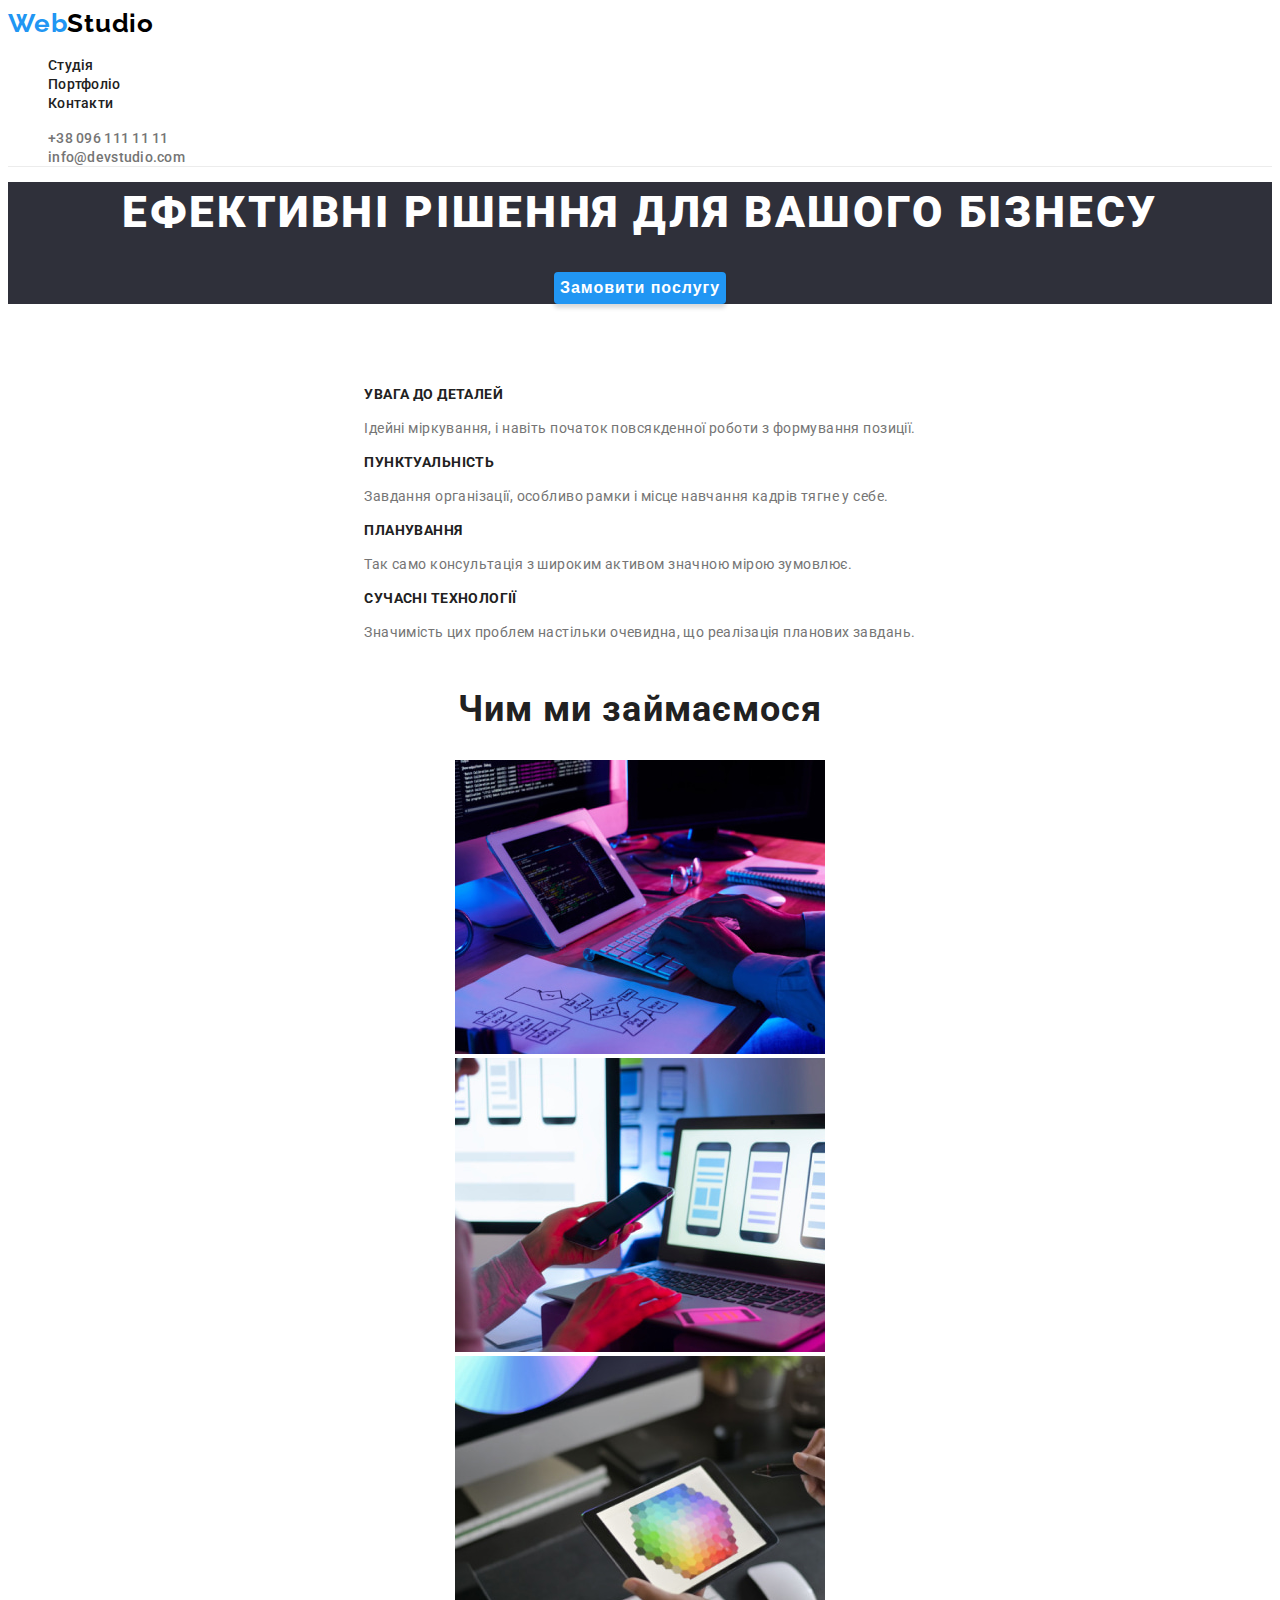
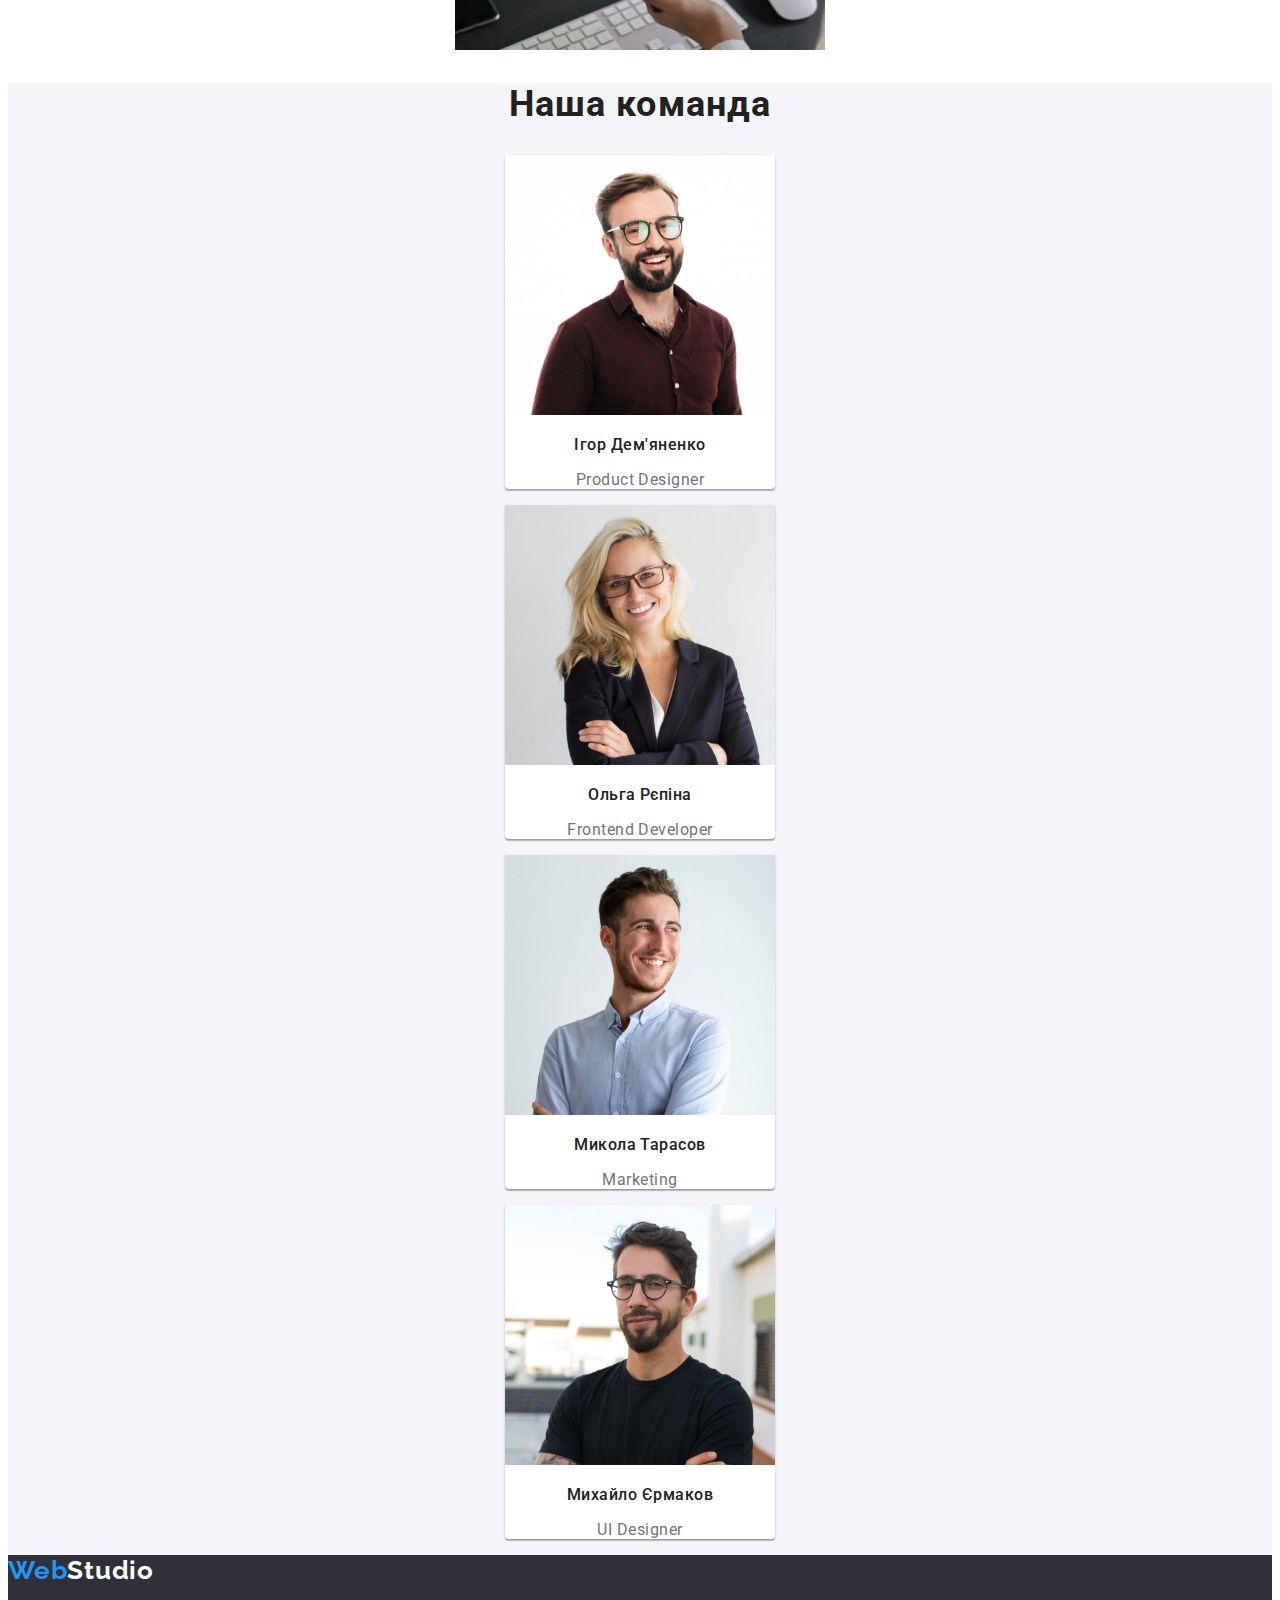
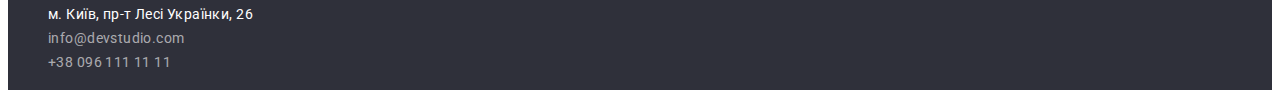
==== index.html @ 7da0d9c9 "Transfer files from hw02" ====
<!DOCTYPE html>
<html lang="uk">
  <head>
    <link rel="preconnect" href="https://fonts.googleapis.com" />
    <link rel="preconnect" href="https://fonts.gstatic.com" crossorigin />
    <link
      href="https://fonts.googleapis.com/css2?family=Raleway:wght@700&family=Roboto:wght@400;500;700;900&display=swap"
      rel="stylesheet"
    />
    <link rel="stylesheet" href="./css/styles.css" />
    <meta charset="UTF-8" />
    <meta http-equiv="X-UA-Compatible" content="IE=edge" />
    <meta name="viewport" content="width=device-width, initial-scale=1.0" />

    <title>Студія</title>
  </head>
  <body>
    <header class="header">
      <a class="brand-logo" href="index.html"
        ><span class="logo-accent-color">Web</span>Studio</a
      >
      <nav class="nav-menu">
        <ul class="nav-menu-list">
          <li class="nav-menu-item">
            <a class="nav-menu-link" href="index.html">Студія</a>
          </li>
          <li class="nav-menu-item">
            <a class="nav-menu-link" href="portfolio.html">Портфоліо</a>
          </li>
          <li class="nav-menu-item">
            <a class="nav-menu-link" href="/">Контакти</a>
          </li>
        </ul>
      </nav>
      <ul class="header-contacts-list">
        <li class="header-contacts-item">
          <a class="header-contacts-link" href="tel:+380961111111"
            >+38 096 111 11 11</a
          >
        </li>
        <li class="header-contacts-item">
          <a class="header-contacts-link" href="mailto:info@devstudio.com"
            >info@devstudio.com</a
          >
        </li>
      </ul>
    </header>
    <main class="main">
      <section class="section-hero">
        <h1 class="hero-title">Ефективні рішення для вашого бізнесу</h1>
        <button class="hero-button" type="button">Замовити послугу</button>
      </section>
      <section class="section-features">
        <h2 class="features-title">Наші переваги</h2>
        <ul class="features-list">
          <li class="features-item">
            <h3 class="features-item-title">УВАГА ДО ДЕТАЛЕЙ</h3>
            <p class="features-item-text">
              Ідейні міркування, і навіть початок повсякденної роботи з
              формування позиції.
            </p>
          </li>
          <li class="features-item">
            <h3 class="features-item-title">ПУНКТУАЛЬНІСТЬ</h3>
            <p class="features-item-text">
              Завдання організації, особливо рамки і місце навчання кадрів тягне
              у себе.
            </p>
          </li>
          <li class="features-item">
            <h3 class="features-item-title">ПЛАНУВАННЯ</h3>
            <p class="features-item-text">
              Так само консультація з широким активом значною мірою зумовлює.
            </p>
          </li>
          <li class="features-item">
            <h3 class="features-item-title">СУЧАСНІ ТЕХНОЛОГІЇ</h3>
            <p class="features-item-text">
              Значимість цих проблем настільки очевидна, що реалізація планових
              завдань.
            </p>
          </li>
        </ul>
      </section>
      <section class="section-about">
        <h2 class="about-title">Чим ми займаємося</h2>
        <ul class="about-list">
          <li class="about-item">
            <img
              class="about-item-image"
              src="./images/close-up-image-programer-working-his-desk-office_1098-18707.jpeg"
              alt="Стіл з двома екранами на яких видно код, клавіатурою та папером з розміткою. Людина користується клавіатурою."
            />
          </li>
          <li class="about-item">
            <img
              class="about-item-image"
              src="./images/web-ui-designers-are-developing-application-smartphones-team-creators-is-working-interface-mobile-phones_8119-2713.jpeg"
              alt="На столі стоїть лєптоп і окремий монітор на якіх зображені мобільні прототипи. Людина тримає смартфон."
            />
          </li>
          <li class="about-item">
            <img
              class="about-item-image"
              src="./images/creative-artist-web-design-with-working-colour-selection-graphic-tablet_35674-1119.jpeg"
              alt="Людина на планшеті вибірає колір з палітри кольорів. На задньому плані видно стіл з монітором, клавіатурою, мишкою та смартфоном."
            />
          </li>
        </ul>
      </section>
      <section class="section-team">
        <h2 class="team-title">Наша команда</h2>
        <ul class="team-list">
          <li class="team-card">
            <img
              class="team-card-image"
              src="./images/4853.jpeg"
              alt="Ігор Дем'яненко"
            />
            <h3 class="team-card-title">Ігор Дем'яненко</h3>
            <p class="team-card-text">Product Designer</p>
          </li>
          <li class="team-card">
            <img
              class="team-card-image"
              src="./images/5844.jpeg"
              alt="Ольга Рєпіна"
            />
            <h3 class="team-card-title">Ольга Рєпіна</h3>
            <p class="team-card-text">Frontend Developer</p>
          </li>
          <li class="team-card">
            <img
              class="team-card-image"
              src="./images/16166.jpeg"
              alt="Микола Тарасов"
            />
            <h3 class="team-card-title">Микола Тарасов</h3>
            <p class="team-card-text">Marketing</p>
          </li>
          <li class="team-card">
            <img
              class="team-card-image"
              src="images/2968.jpeg"
              alt="Михайло Єрмаков"
            />
            <h3 class="team-card-title">Михайло Єрмаков</h3>
            <p class="team-card-text">UI Designer</p>
          </li>
        </ul>
      </section>
    </main>
    <footer class="footer">
      <a class="brand-logo" href="index.html"
        ><span class="logo-accent-color">Web</span>Studio</a
      >
      <address class="address">
        <ul class="address-list">
          <li class="address-item">
            <a
              class="address-link location-link"
              href="https://goo.gl/maps/HwtQE2mgHwNeuMtz8"
              target="_blank"
              rel="noopener noreferrer nofollow"
              >м. Київ, пр-т Лесі Українки, 26</a
            >
          </li>
          <li class="address-item">
            <a class="address-link" href="mailto:info@devstudio.com"
              >info@devstudio.com</a
            >
          </li>
          <li class="address-item">
            <a class="address-link" href="tel:+380961111111"
              >+38 096 111 11 11</a
            >
          </li>
        </ul>
      </address>
    </footer>
  </body>
</html>
---- css/styles.css ----
:root {
  --accent-color: #2196f3;
  --text-color: #212121;
  --secondary-text-color: #757575;
  --white-color: #fff;
  --bg-color: #fff;
  --dark-bg-color: #2f303a;
  --secondary-bg-color: #f5f4fa;
}

body {
  font-family: "Roboto", sans-serif;

  color: var(--text-color);
}

/* --Header styles-- */

.header {
  text-align: left;

  box-shadow: 0px 1px 0px #ececec;

  background-color: var(--bg-color);
}

.brand-logo {
  font-family: "Raleway", sans-serif;
  font-weight: 700;
  font-size: 26px;
  line-height: 1.192307692307692;

  letter-spacing: 0.03em;
  text-decoration: none;

  color: #000;
}
.logo-accent-color {
  color: var(--accent-color);
}

.nav-menu-list {
  list-style-type: none;
  text-align: left;
}

.nav-menu-link {
  font-weight: 500;
  font-size: 14px;
  line-height: 1.142857142857143;

  letter-spacing: 0.02em;
  text-decoration: none;

  color: var(--text-color);
}
.nav-menu-link:visited {
  color: var(--text-color);
}
.nav-menu-link:hover,
.nav-menu-link:focus {
  color: var(--accent-color);
}

.header-contacts-list {
  list-style-type: none;
}
.header-contacts-link {
  font-weight: 500;
  font-size: 14px;
  line-height: 1.142857142857143;

  letter-spacing: 0.02em;
  text-decoration: none;
}
.header-contacts-link:link,
.header-contacts-link:visited {
  color: var(--secondary-text-color);
}
.header-contacts-link:hover,
.header-contacts-link:focus {
  color: var(--accent-color);
}

/* --Footer styles-- */

.footer {
  color: var(--white-color);
  background-color: var(--dark-bg-color);
}

.footer > .brand-logo {
  color: inherit;
}

.address-list {
  list-style-type: none;
  display: inline-block;
  text-align: left;
}

.address-link {
  font-style: normal;
  font-size: 14px;
  line-height: 1.714285714285714;
  /* or 171% */

  letter-spacing: 0.03em;
  text-decoration: none;

  color: rgba(255, 255, 255, 0.6);
}

.location-link {
  color: var(--white-color);
}

/* --Index page styles-- */

/* Hero section */

.section-hero {
  text-align: center;

  background-color: var(--dark-bg-color);
}

.hero-title {
  font-weight: 900;
  font-size: 44px;
  line-height: 1.363636363636364;
  /* or 136% */

  text-align: center;
  letter-spacing: 0.06em;
  text-transform: uppercase;
  margin: 0;

  color: var(--white-color);
}

.hero-button {
  background-color: var(--accent-color);
  box-shadow: 0px 4px 4px rgba(0, 0, 0, 0.15);
  border: 0;
  border-radius: 4px;
  text-align: center;
  margin-top: 30px;

  font-weight: 700;
  font-size: 16px;
  line-height: 1.875;
  /* identical to box height, or 188% */

  letter-spacing: 0.06em;

  color: var(--white-color);
}
.hero-button:hover {
  cursor: pointer;
}

/* "Наші переваги" section */

.section-features {
  text-align: center;

  background-color: var(--bg-color);
}

.features-title {
  visibility: hidden;
}

.features-list {
  list-style-type: none;
  display: inline-block;
  text-align: left;
  padding: 0;
  margin: 0;
}

.features-item-title {
  font-weight: 700;
  font-size: 14px;
  line-height: 1.142857142857143;

  letter-spacing: 0.03em;
  text-transform: uppercase;
}

.features-item-text {
  font-size: 14px;
  line-height: 1.714285714285714;
  /* or 171% */

  letter-spacing: 0.03em;

  color: var(--secondary-text-color);
}

/* "Чим ми займаємося" section */

.section-about {
  text-align: center;

  background-color: var(--bg-color);
}

.about-title {
  font-weight: 700;
  font-size: 36px;
  line-height: 1.166666666666667;

  letter-spacing: 0.03em;

  text-align: center;
}

.about-list {
  list-style-type: none;
  display: inline-block;
  text-align: left;
  padding: 0;
  margin: 0;
}

.about-item-image {
  height: 294px;
  width: 370px;
}

/* "Наша команда" section */

.section-team {
  text-align: center;

  background-color: var(--secondary-bg-color);
}

.team-title {
  font-weight: 700;
  font-size: 36px;
  line-height: 1.166666666666667;

  text-align: center;
  letter-spacing: 0.03em;
}

.team-list {
  list-style-type: none;
  display: inline-block;
  text-align: left;
  padding: 0;
  margin: 0;
}

.team-card {
  text-align: center;

  box-shadow: 0px 1px 3px rgba(0, 0, 0, 0.12), 0px 1px 1px rgba(0, 0, 0, 0.14),
    0px 2px 1px rgba(0, 0, 0, 0.2);
  border-radius: 0px 0px 4px 4px;

  background-color: var(--bg-color);
}

.team-card-image {
  width: 270px;
}

.team-card-title {
  font-weight: 500;
  font-size: 16px;
  line-height: 1.1875;
  /* identical to box height */

  text-align: center;
  letter-spacing: 0.03em;
}

.team-card-text {
  font-weight: 400;
  font-size: 16px;
  line-height: 1.1875;
  /* identical to box height */

  text-align: center;
  letter-spacing: 0.03em;

  color: var(--secondary-text-color);
}

/* --Portfolio page styles-- */

/* Portfolio section */

.section-portfolio {
  text-align: center;

  background-color: var(--bg-color);
}

.portfolio-title {
  visibility: hidden;
}

.portfolio-filter-list {
  list-style-type: none;
  display: inline-block;
  text-align: left;
  padding: 0;
  margin: 0;
}

.portfolio-filter-item {
  text-align: center;
}

.portfolio-filter-button {
  font-weight: 500;
  font-size: 16px;
  line-height: 1.625;
  /* identical to box height, or 162% */

  text-align: center;
  letter-spacing: 0.03em;
  height: 38px;
  padding-top: 6px;
  padding-right: 22px;
  padding-bottom: 6px;
  padding-left: 22px;

  background-color: var(--secondary-bg-color);
  border-radius: 4px;
  border: 0;
}

.portfolio-filter-button:hover,
.portfolio-filter-button:focus {
  cursor: pointer;

  color: var(--white-color);
  background-color: var(--accent-color);
}

.portfolio-list {
  list-style-type: none;
  display: inline-block;
  text-align: left;
  padding: 0;
  margin: 0;
}

.portfolio-item {
  text-align: left;

  background-color: var(--bg-color);
  border: 1px solid #eeeeee;
}

.portfolio-link {
  text-decoration: none;
}

.portfolio-link-image {
  width: 370px;
  height: 294px;
}

.portfolio-link-title {
  font-weight: 700;
  font-size: 18px;
  line-height: 2;
  /* identical to box height, or 200% */

  letter-spacing: 0.06em;

  margin-top: 20px;
  margin-right: 24px;
  margin-bottom: 2px;
  margin-left: 24px;

  color: var(--text-color);
}

.portfolio-link-text {
  font-weight: 400;
  font-size: 16px;
  line-height: 1.875;
  /* identical to box height, or 188% */

  letter-spacing: 0.03em;

  margin-top: 2px;
  margin-right: 24px;
  margin-bottom: 20px;
  margin-left: 24px;

  color: var(--secondary-text-color);
}
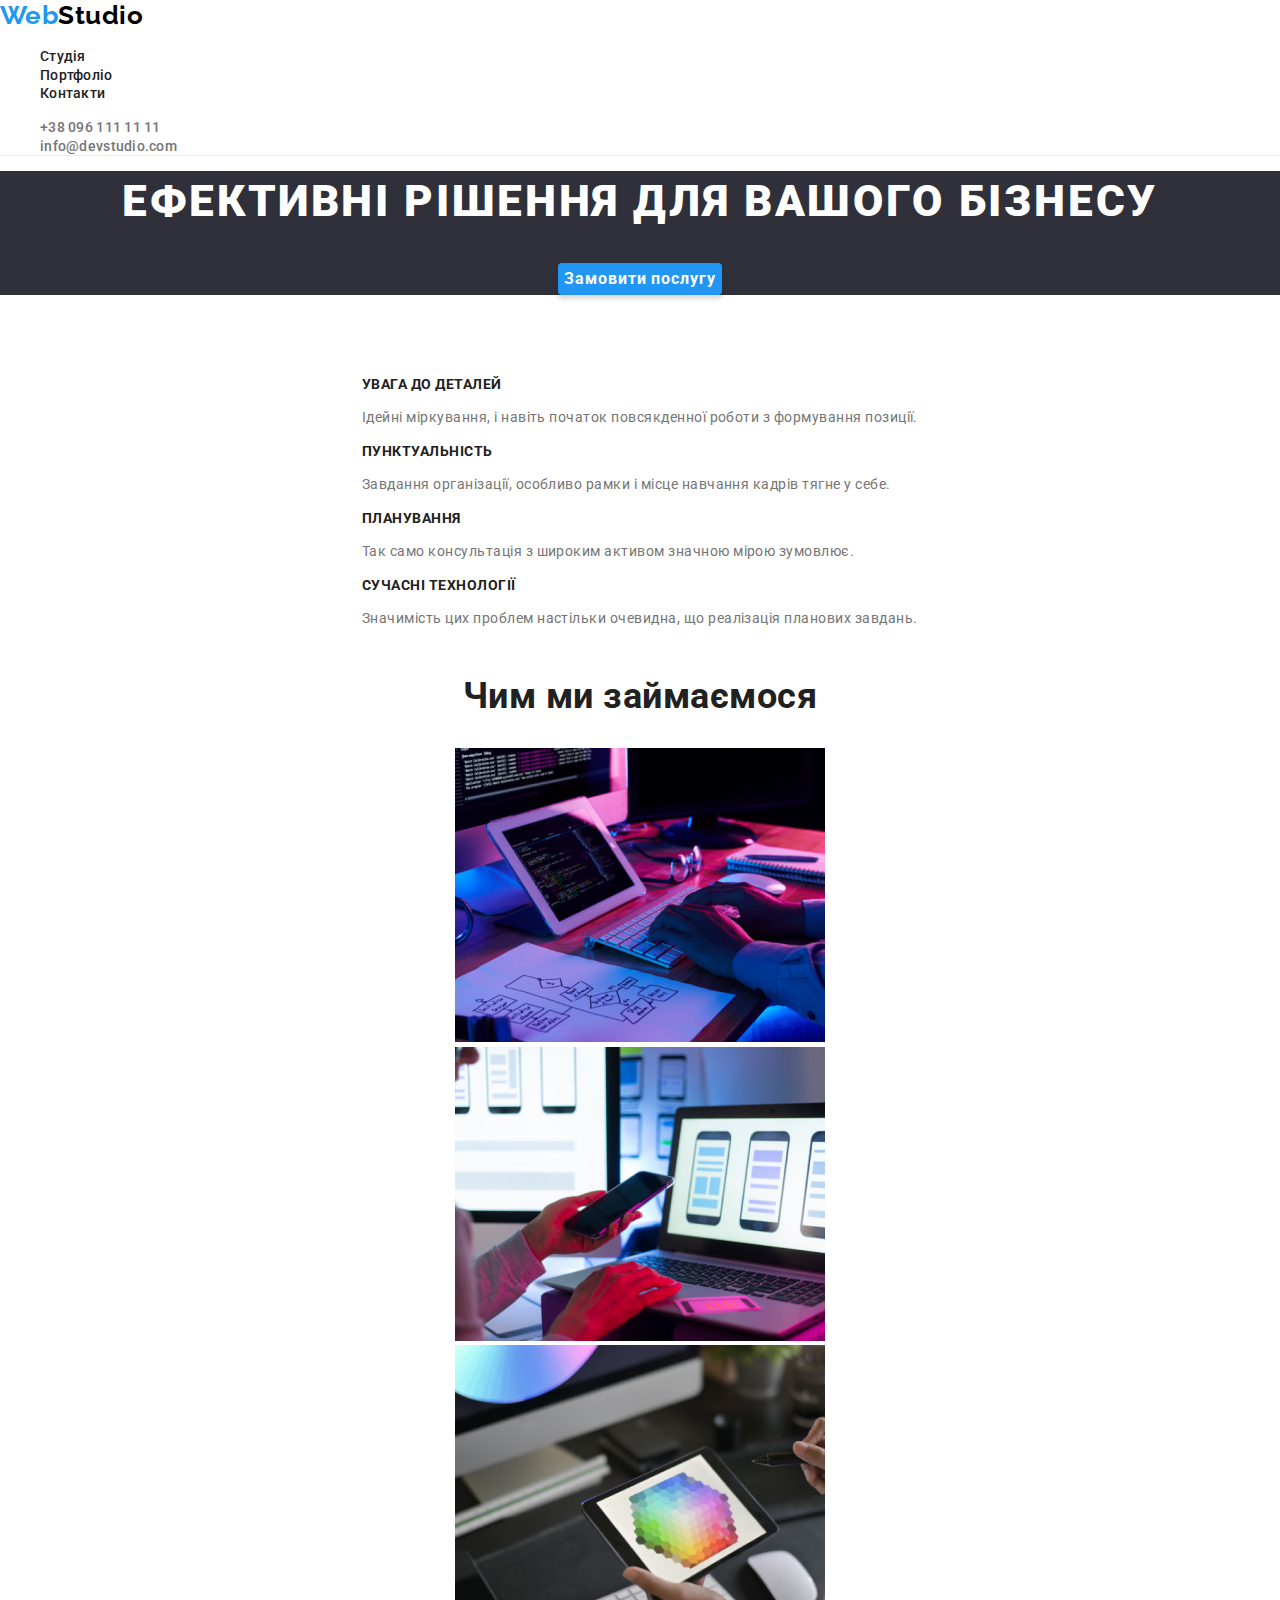
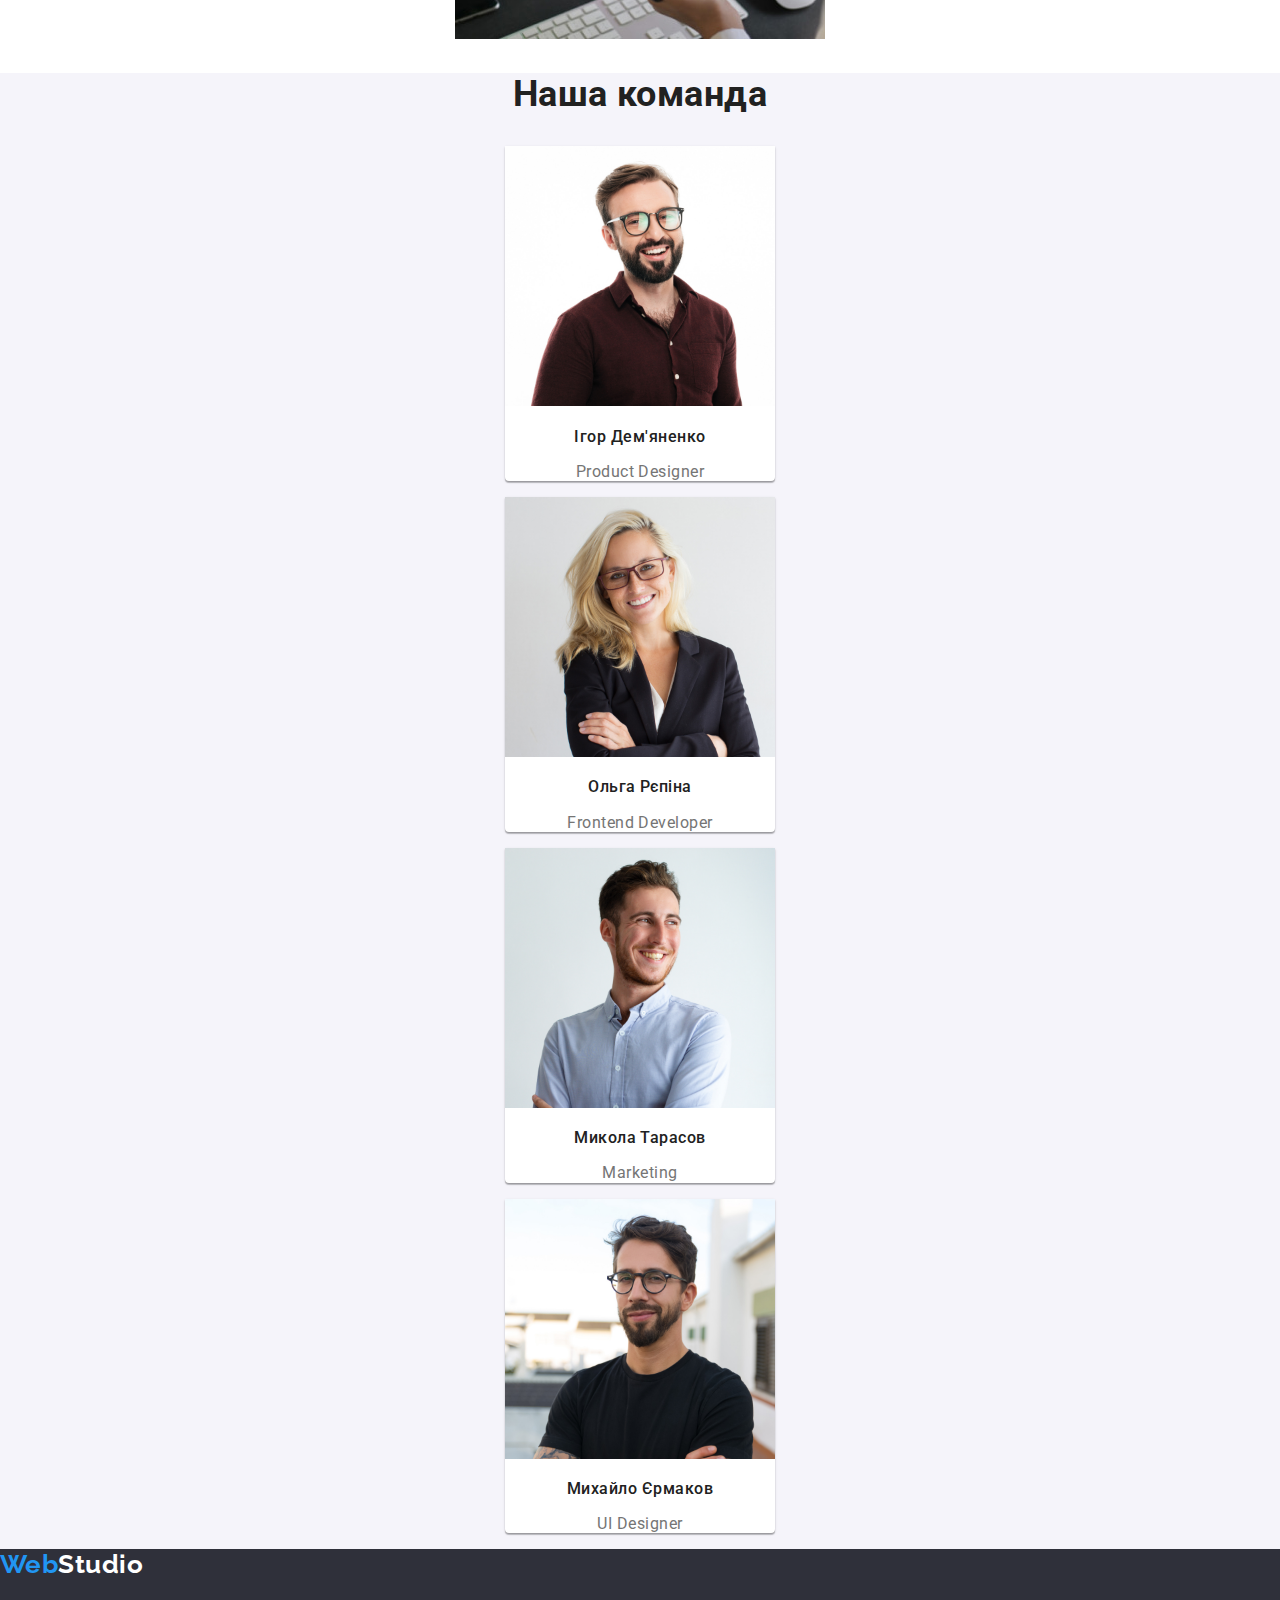
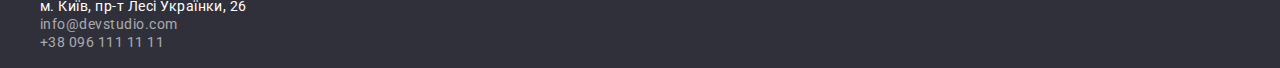
==== commit 661ad212: "Fixed bugs" ====
--- a/index.html
+++ b/index.html
@@ -1,18 +1,25 @@
 <!DOCTYPE html>
 <html lang="uk">
   <head>
+    <meta charset="UTF-8" />
+    <meta http-equiv="X-UA-Compatible" content="IE=edge" />
+    <meta name="viewport" content="width=device-width, initial-scale=1.0" />
+    <title>Студія</title>
+
+    <!-- Normalize -->
+    <link
+      rel="stylesheet"
+      href="https://cdnjs.cloudflare.com/ajax/libs/modern-normalize/1.0.0/modern-normalize.min.css"
+    />
+    <!-- Fonts -->
     <link rel="preconnect" href="https://fonts.googleapis.com" />
     <link rel="preconnect" href="https://fonts.gstatic.com" crossorigin />
     <link
       href="https://fonts.googleapis.com/css2?family=Raleway:wght@700&family=Roboto:wght@400;500;700;900&display=swap"
       rel="stylesheet"
     />
+    <!-- Styles -->
     <link rel="stylesheet" href="./css/styles.css" />
-    <meta charset="UTF-8" />
-    <meta http-equiv="X-UA-Compatible" content="IE=edge" />
-    <meta name="viewport" content="width=device-width, initial-scale=1.0" />
-
-    <title>Студія</title>
   </head>
   <body>
     <header class="header">
--- a/css/styles.css
+++ b/css/styles.css
@@ -11,6 +11,8 @@
 body {
   font-family: "Roboto", sans-serif;
 
+  letter-spacing: 0.03em;
+
   color: var(--text-color);
 }
 
@@ -24,35 +26,34 @@
   background-color: var(--bg-color);
 }
 
+/* Logo */
 .brand-logo {
+  color: #000;
+
   font-family: "Raleway", sans-serif;
   font-weight: 700;
   font-size: 26px;
-  line-height: 1.192307692307692;
-
-  letter-spacing: 0.03em;
-  text-decoration: none;
-
-  color: #000;
+  line-height: 1.2;
+  text-decoration: none;
 }
 .logo-accent-color {
   color: var(--accent-color);
 }
 
+/* Navigation Menu */
 .nav-menu-list {
   list-style-type: none;
   text-align: left;
 }
 
 .nav-menu-link {
+  color: var(--text-color);
+
   font-weight: 500;
   font-size: 14px;
-  line-height: 1.142857142857143;
-
+  line-height: 1.1;
   letter-spacing: 0.02em;
   text-decoration: none;
-
-  color: var(--text-color);
 }
 .nav-menu-link:visited {
   color: var(--text-color);
@@ -62,14 +63,14 @@
   color: var(--accent-color);
 }
 
+/* Contacts links */
 .header-contacts-list {
   list-style-type: none;
 }
 .header-contacts-link {
   font-weight: 500;
   font-size: 14px;
-  line-height: 1.142857142857143;
-
+  line-height: 1.1;
   letter-spacing: 0.02em;
   text-decoration: none;
 }
@@ -85,14 +86,16 @@
 /* --Footer styles-- */
 
 .footer {
-  color: var(--white-color);
   background-color: var(--dark-bg-color);
-}
-
+  color: var(--white-color);
+}
+
+/* Logo */
 .footer > .brand-logo {
   color: inherit;
 }
 
+/* Address */
 .address-list {
   list-style-type: none;
   display: inline-block;
@@ -100,15 +103,13 @@
 }
 
 .address-link {
+  color: rgba(255, 255, 255, 0.6);
+
   font-style: normal;
   font-size: 14px;
-  line-height: 1.714285714285714;
+  line-height: 1.2;
   /* or 171% */
-
-  letter-spacing: 0.03em;
-  text-decoration: none;
-
-  color: rgba(255, 255, 255, 0.6);
+  text-decoration: none;
 }
 
 .location-link {
@@ -120,41 +121,40 @@
 /* Hero section */
 
 .section-hero {
-  text-align: center;
-
   background-color: var(--dark-bg-color);
+
+  text-align: center;
 }
 
 .hero-title {
+  margin: 0;
+
+  color: var(--white-color);
+
   font-weight: 900;
   font-size: 44px;
-  line-height: 1.363636363636364;
+  line-height: 1.4;
   /* or 136% */
-
   text-align: center;
   letter-spacing: 0.06em;
   text-transform: uppercase;
-  margin: 0;
-
-  color: var(--white-color);
 }
 
 .hero-button {
-  background-color: var(--accent-color);
-  box-shadow: 0px 4px 4px rgba(0, 0, 0, 0.15);
+  margin-top: 30px;
+
   border: 0;
   border-radius: 4px;
-  text-align: center;
-  margin-top: 30px;
-
-  font-weight: 700;
-  font-size: 16px;
-  line-height: 1.875;
+  box-shadow: 0px 4px 4px rgba(0, 0, 0, 0.15);
+  background-color: var(--accent-color);
+  color: var(--white-color);
+
+  font-weight: 700;
+  font-size: 16px;
+  line-height: 1.9;
   /* identical to box height, or 188% */
-
   letter-spacing: 0.06em;
-
-  color: var(--white-color);
+  text-align: center;
 }
 .hero-button:hover {
   cursor: pointer;
@@ -163,9 +163,9 @@
 /* "Наші переваги" section */
 
 .section-features {
-  text-align: center;
-
-  background-color: var(--bg-color);
+  background-color: var(--bg-color);
+
+  text-align: center;
 }
 
 .features-title {
@@ -173,56 +173,52 @@
 }
 
 .features-list {
-  list-style-type: none;
-  display: inline-block;
-  text-align: left;
-  padding: 0;
-  margin: 0;
+  display: inline-block;
+  padding: 0;
+  margin: 0;
+
+  text-align: left;
+  list-style-type: none;
 }
 
 .features-item-title {
   font-weight: 700;
   font-size: 14px;
-  line-height: 1.142857142857143;
-
-  letter-spacing: 0.03em;
+  line-height: 1.1;
   text-transform: uppercase;
 }
 
 .features-item-text {
-  font-size: 14px;
-  line-height: 1.714285714285714;
+  color: var(--secondary-text-color);
+
+  font-size: 14px;
+  line-height: 1.7;
   /* or 171% */
-
-  letter-spacing: 0.03em;
-
-  color: var(--secondary-text-color);
 }
 
 /* "Чим ми займаємося" section */
 
 .section-about {
-  text-align: center;
-
-  background-color: var(--bg-color);
+  background-color: var(--bg-color);
+
+  text-align: center;
 }
 
 .about-title {
   font-weight: 700;
   font-size: 36px;
-  line-height: 1.166666666666667;
-
-  letter-spacing: 0.03em;
+  line-height: 1.2;
 
   text-align: center;
 }
 
 .about-list {
-  list-style-type: none;
-  display: inline-block;
-  text-align: left;
-  padding: 0;
-  margin: 0;
+  display: inline-block;
+  padding: 0;
+  margin: 0;
+
+  text-align: left;
+  list-style-type: none;
 }
 
 .about-item-image {
@@ -233,36 +229,36 @@
 /* "Наша команда" section */
 
 .section-team {
-  text-align: center;
-
   background-color: var(--secondary-bg-color);
+
+  text-align: center;
 }
 
 .team-title {
   font-weight: 700;
   font-size: 36px;
-  line-height: 1.166666666666667;
-
-  text-align: center;
-  letter-spacing: 0.03em;
+  line-height: 1.2;
+
+  text-align: center;
 }
 
 .team-list {
-  list-style-type: none;
-  display: inline-block;
-  text-align: left;
-  padding: 0;
-  margin: 0;
+  display: inline-block;
+  padding: 0;
+  margin: 0;
+
+  text-align: left;
+  list-style-type: none;
 }
 
 .team-card {
-  text-align: center;
+  background-color: var(--bg-color);
 
   box-shadow: 0px 1px 3px rgba(0, 0, 0, 0.12), 0px 1px 1px rgba(0, 0, 0, 0.14),
     0px 2px 1px rgba(0, 0, 0, 0.2);
   border-radius: 0px 0px 4px 4px;
 
-  background-color: var(--bg-color);
+  text-align: center;
 }
 
 .team-card-image {
@@ -272,23 +268,19 @@
 .team-card-title {
   font-weight: 500;
   font-size: 16px;
-  line-height: 1.1875;
+  line-height: 1.2;
   /* identical to box height */
 
   text-align: center;
-  letter-spacing: 0.03em;
 }
 
 .team-card-text {
-  font-weight: 400;
-  font-size: 16px;
-  line-height: 1.1875;
+  color: var(--secondary-text-color);
+
+  font-size: 16px;
+  line-height: 1.2;
   /* identical to box height */
-
-  text-align: center;
-  letter-spacing: 0.03em;
-
-  color: var(--secondary-text-color);
+  text-align: center;
 }
 
 /* --Portfolio page styles-- */
@@ -296,9 +288,9 @@
 /* Portfolio section */
 
 .section-portfolio {
-  text-align: center;
-
-  background-color: var(--bg-color);
+  background-color: var(--bg-color);
+
+  text-align: center;
 }
 
 .portfolio-title {
@@ -306,11 +298,12 @@
 }
 
 .portfolio-filter-list {
-  list-style-type: none;
-  display: inline-block;
-  text-align: left;
-  padding: 0;
-  margin: 0;
+  display: inline-block;
+  padding: 0;
+  margin: 0;
+
+  text-align: left;
+  list-style-type: none;
 }
 
 .portfolio-filter-item {
@@ -318,45 +311,45 @@
 }
 
 .portfolio-filter-button {
-  font-weight: 500;
-  font-size: 16px;
-  line-height: 1.625;
-  /* identical to box height, or 162% */
-
-  text-align: center;
-  letter-spacing: 0.03em;
   height: 38px;
   padding-top: 6px;
   padding-right: 22px;
   padding-bottom: 6px;
   padding-left: 22px;
 
-  background-color: var(--secondary-bg-color);
   border-radius: 4px;
   border: 0;
+  background-color: var(--secondary-bg-color);
+
+  font-weight: 500;
+  font-size: 16px;
+  line-height: 1.2;
+  /* identical to box height, or 162% */
+  text-align: center;
 }
 
 .portfolio-filter-button:hover,
 .portfolio-filter-button:focus {
+  background-color: var(--accent-color);
+  color: var(--white-color);
+
   cursor: pointer;
-
-  color: var(--white-color);
-  background-color: var(--accent-color);
 }
 
 .portfolio-list {
-  list-style-type: none;
-  display: inline-block;
-  text-align: left;
-  padding: 0;
-  margin: 0;
+  display: inline-block;
+  padding: 0;
+  margin: 0;
+
+  text-align: left;
+  list-style-type: none;
 }
 
 .portfolio-item {
-  text-align: left;
-
   background-color: var(--bg-color);
   border: 1px solid #eeeeee;
+
+  text-align: left;
 }
 
 .portfolio-link {
@@ -369,33 +362,29 @@
 }
 
 .portfolio-link-title {
-  font-weight: 700;
-  font-size: 18px;
-  line-height: 2;
-  /* identical to box height, or 200% */
-
-  letter-spacing: 0.06em;
-
   margin-top: 20px;
   margin-right: 24px;
   margin-bottom: 2px;
   margin-left: 24px;
 
   color: var(--text-color);
+
+  font-weight: 700;
+  font-size: 18px;
+  line-height: 2;
+  /* identical to box height, or 200% */
+  letter-spacing: 0.06em;
 }
 
 .portfolio-link-text {
-  font-weight: 400;
-  font-size: 16px;
-  line-height: 1.875;
-  /* identical to box height, or 188% */
-
-  letter-spacing: 0.03em;
-
   margin-top: 2px;
   margin-right: 24px;
   margin-bottom: 20px;
   margin-left: 24px;
 
   color: var(--secondary-text-color);
-}
+
+  font-size: 16px;
+  line-height: 1.9;
+  /* identical to box height, or 188% */
+}
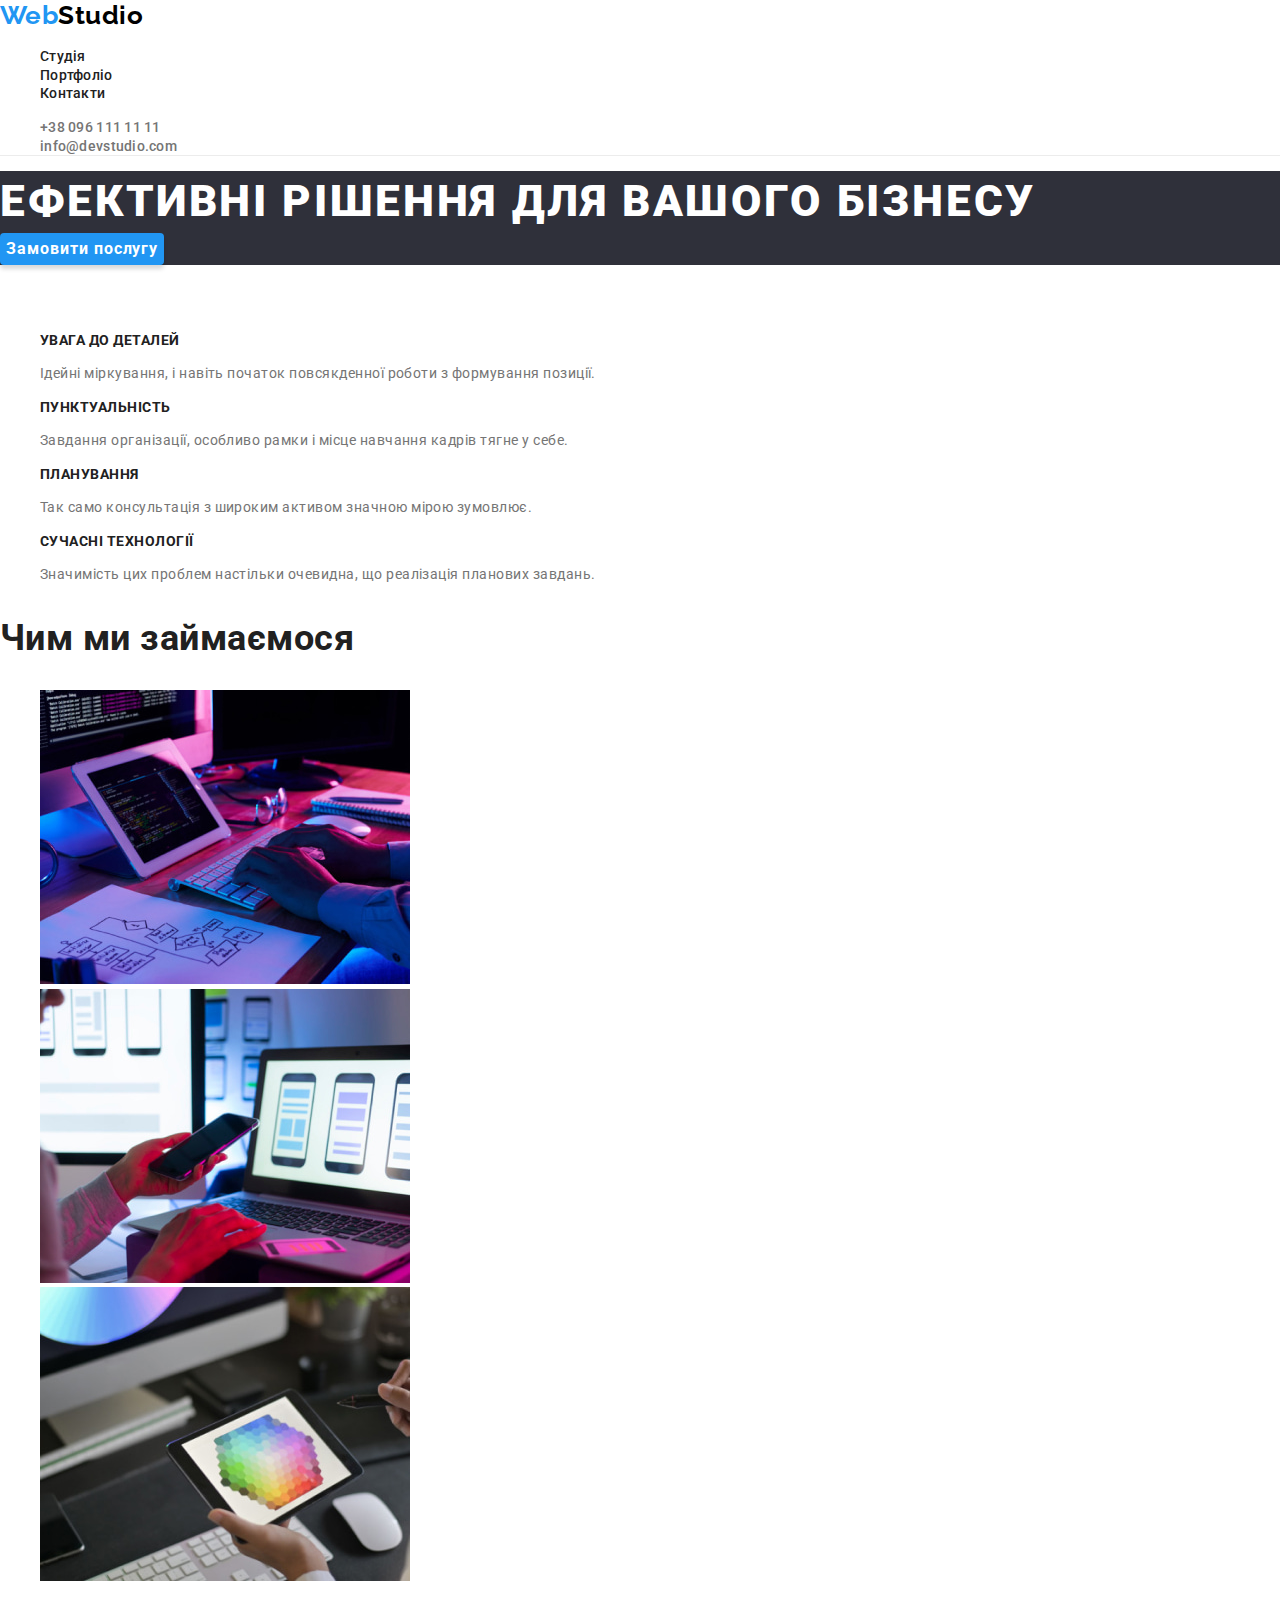
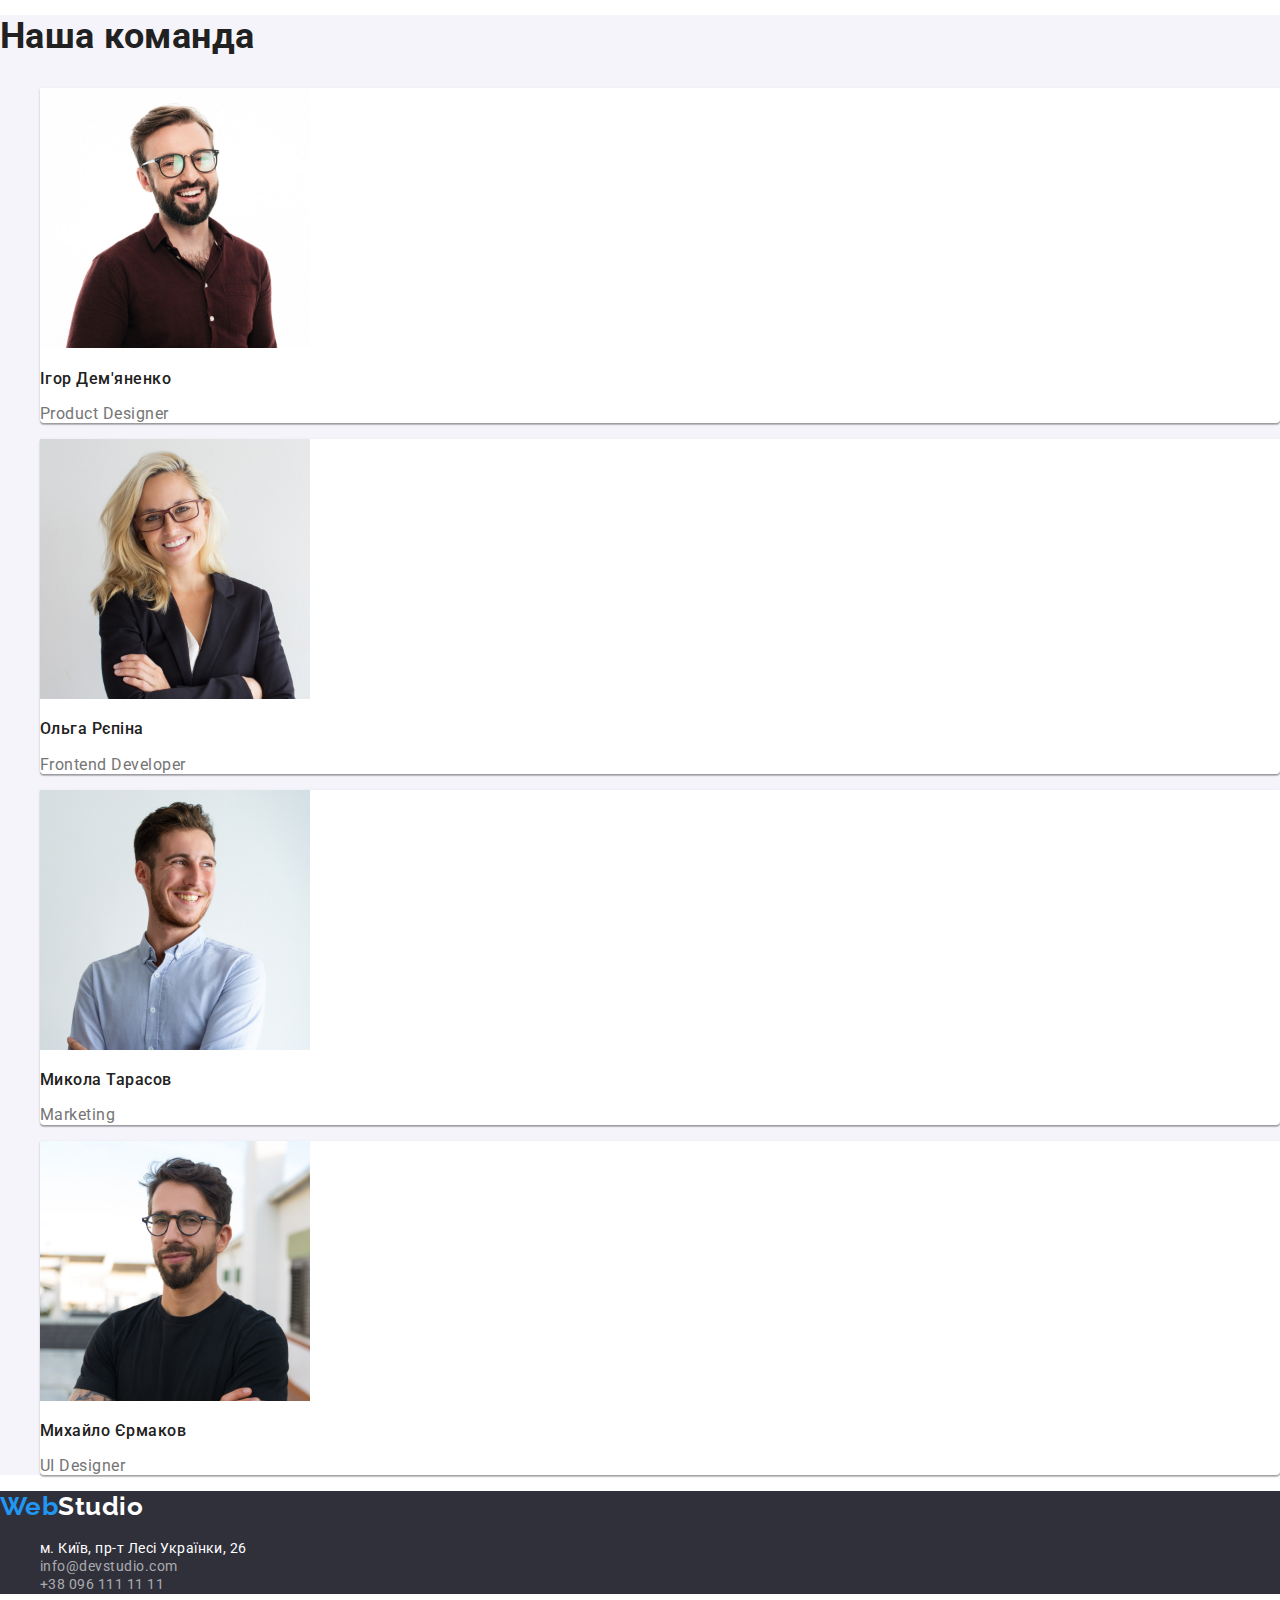
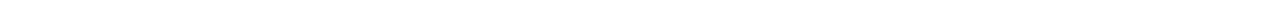
==== commit af3457c7: "Cleaning css" ====
--- a/index.html
+++ b/index.html
@@ -21,45 +21,48 @@
     <!-- Styles -->
     <link rel="stylesheet" href="./css/styles.css" />
   </head>
+
   <body>
     <header class="header">
-      <a class="brand-logo" href="index.html"
-        ><span class="logo-accent-color">Web</span>Studio</a
-      >
-      <nav class="nav-menu">
-        <ul class="nav-menu-list">
-          <li class="nav-menu-item">
-            <a class="nav-menu-link" href="index.html">Студія</a>
-          </li>
-          <li class="nav-menu-item">
-            <a class="nav-menu-link" href="portfolio.html">Портфоліо</a>
-          </li>
-          <li class="nav-menu-item">
-            <a class="nav-menu-link" href="/">Контакти</a>
+      <nav class="menu"></nav>
+        <a class="brand-logo link" href="index.html"
+          ><span class="logo-accent-color">Web</span>Studio</a
+        >
+      
+        <ul class="menu-list list">
+          <li class="menu-item">
+            <a class="menu-link link" href="index.html">Студія</a>
+          </li>
+          <li class="menu-item">
+            <a class="menu-link link" href="portfolio.html">Портфоліо</a>
+          </li>
+          <li class="menu-item">
+            <a class="menu-link link" href="/">Контакти</a>
           </li>
         </ul>
       </nav>
-      <ul class="header-contacts-list">
+      <ul class="header-contacts list">
         <li class="header-contacts-item">
-          <a class="header-contacts-link" href="tel:+380961111111"
+          <a class="header-contacts-link link" href="tel:+380961111111"
             >+38 096 111 11 11</a
           >
         </li>
         <li class="header-contacts-item">
-          <a class="header-contacts-link" href="mailto:info@devstudio.com"
+          <a class="header-contacts-link link" href="mailto:info@devstudio.com"
             >info@devstudio.com</a
           >
         </li>
       </ul>
     </header>
+
     <main class="main">
-      <section class="section-hero">
+      <section class="hero">
         <h1 class="hero-title">Ефективні рішення для вашого бізнесу</h1>
-        <button class="hero-button" type="button">Замовити послугу</button>
-      </section>
-      <section class="section-features">
+        <button class="hero-button button" type="button">Замовити послугу</button>
+      </section>
+      <section class="features">
         <h2 class="features-title">Наші переваги</h2>
-        <ul class="features-list">
+        <ul class="features-list list">
           <li class="features-item">
             <h3 class="features-item-title">УВАГА ДО ДЕТАЛЕЙ</h3>
             <p class="features-item-text">
@@ -91,12 +94,14 @@
       </section>
       <section class="section-about">
         <h2 class="about-title">Чим ми займаємося</h2>
-        <ul class="about-list">
+        <ul class="about-list list">
           <li class="about-item">
             <img
               class="about-item-image"
               src="./images/close-up-image-programer-working-his-desk-office_1098-18707.jpeg"
               alt="Стіл з двома екранами на яких видно код, клавіатурою та папером з розміткою. Людина користується клавіатурою."
+              width="370"
+              height="294"
             />
           </li>
           <li class="about-item">
@@ -104,6 +109,8 @@
               class="about-item-image"
               src="./images/web-ui-designers-are-developing-application-smartphones-team-creators-is-working-interface-mobile-phones_8119-2713.jpeg"
               alt="На столі стоїть лєптоп і окремий монітор на якіх зображені мобільні прототипи. Людина тримає смартфон."
+              width="370"
+              height="294"
             />
           </li>
           <li class="about-item">
@@ -111,18 +118,22 @@
               class="about-item-image"
               src="./images/creative-artist-web-design-with-working-colour-selection-graphic-tablet_35674-1119.jpeg"
               alt="Людина на планшеті вибірає колір з палітри кольорів. На задньому плані видно стіл з монітором, клавіатурою, мишкою та смартфоном."
-            />
-          </li>
-        </ul>
-      </section>
-      <section class="section-team">
+              width="370"
+              height="294"
+            />
+          </li>
+        </ul>
+      </section>
+      <section class="team">
         <h2 class="team-title">Наша команда</h2>
-        <ul class="team-list">
+        <ul class="team-list list">
           <li class="team-card">
             <img
               class="team-card-image"
               src="./images/4853.jpeg"
               alt="Ігор Дем'яненко"
+              width="270"
+              height="260"
             />
             <h3 class="team-card-title">Ігор Дем'яненко</h3>
             <p class="team-card-text">Product Designer</p>
@@ -132,6 +143,8 @@
               class="team-card-image"
               src="./images/5844.jpeg"
               alt="Ольга Рєпіна"
+              width="270"
+              height="260"
             />
             <h3 class="team-card-title">Ольга Рєпіна</h3>
             <p class="team-card-text">Frontend Developer</p>
@@ -141,6 +154,8 @@
               class="team-card-image"
               src="./images/16166.jpeg"
               alt="Микола Тарасов"
+              width="270"
+              height="260"
             />
             <h3 class="team-card-title">Микола Тарасов</h3>
             <p class="team-card-text">Marketing</p>
@@ -150,6 +165,8 @@
               class="team-card-image"
               src="images/2968.jpeg"
               alt="Михайло Єрмаков"
+              width="270"
+              height="260"
             />
             <h3 class="team-card-title">Михайло Єрмаков</h3>
             <p class="team-card-text">UI Designer</p>
@@ -157,15 +174,16 @@
         </ul>
       </section>
     </main>
+
     <footer class="footer">
-      <a class="brand-logo" href="index.html"
+      <a class="brand-logo link" href="index.html"
         ><span class="logo-accent-color">Web</span>Studio</a
       >
       <address class="address">
-        <ul class="address-list">
+        <ul class="address-list list">
           <li class="address-item">
             <a
-              class="address-link location-link"
+              class="address-link location-link link"
               href="https://goo.gl/maps/HwtQE2mgHwNeuMtz8"
               target="_blank"
               rel="noopener noreferrer nofollow"
@@ -173,12 +191,12 @@
             >
           </li>
           <li class="address-item">
-            <a class="address-link" href="mailto:info@devstudio.com"
+            <a class="address-link link" href="mailto:info@devstudio.com"
               >info@devstudio.com</a
             >
           </li>
           <li class="address-item">
-            <a class="address-link" href="tel:+380961111111"
+            <a class="address-link link" href="tel:+380961111111"
               >+38 096 111 11 11</a
             >
           </li>
--- a/css/styles.css
+++ b/css/styles.css
@@ -8,6 +8,18 @@
   --secondary-bg-color: #f5f4fa;
 }
 
+.list {
+  list-style: none;
+}
+
+.link {
+  text-decoration: none;
+}
+
+.button:hover {
+  cursor: pointer;
+}
+
 body {
   font-family: "Roboto", sans-serif;
 
@@ -16,17 +28,16 @@
   color: var(--text-color);
 }
 
-/* --Header styles-- */
+/* ================= HEADER ================= */
 
 .header {
-  text-align: left;
-
   box-shadow: 0px 1px 0px #ececec;
 
   background-color: var(--bg-color);
 }
 
 /* Logo */
+
 .brand-logo {
   color: #000;
 
@@ -34,45 +45,38 @@
   font-weight: 700;
   font-size: 26px;
   line-height: 1.2;
-  text-decoration: none;
-}
+}
+
 .logo-accent-color {
   color: var(--accent-color);
 }
 
 /* Navigation Menu */
-.nav-menu-list {
-  list-style-type: none;
-  text-align: left;
-}
-
-.nav-menu-link {
+
+.menu-link {
   color: var(--text-color);
 
   font-weight: 500;
   font-size: 14px;
   line-height: 1.1;
   letter-spacing: 0.02em;
-  text-decoration: none;
-}
-.nav-menu-link:visited {
-  color: var(--text-color);
-}
-.nav-menu-link:hover,
-.nav-menu-link:focus {
+}
+
+.menu-link:visited {
+  color: var(--text-color);
+}
+
+.menu-link:hover,
+.menu-link:focus {
   color: var(--accent-color);
 }
 
 /* Contacts links */
-.header-contacts-list {
-  list-style-type: none;
-}
 .header-contacts-link {
   font-weight: 500;
   font-size: 14px;
   line-height: 1.1;
   letter-spacing: 0.02em;
-  text-decoration: none;
 }
 .header-contacts-link:link,
 .header-contacts-link:visited {
@@ -83,7 +87,7 @@
   color: var(--accent-color);
 }
 
-/* --Footer styles-- */
+/* ================= FOOTER ================= */
 
 .footer {
   background-color: var(--dark-bg-color);
@@ -96,11 +100,6 @@
 }
 
 /* Address */
-.address-list {
-  list-style-type: none;
-  display: inline-block;
-  text-align: left;
-}
 
 .address-link {
   color: rgba(255, 255, 255, 0.6);
@@ -108,22 +107,18 @@
   font-style: normal;
   font-size: 14px;
   line-height: 1.2;
-  /* or 171% */
-  text-decoration: none;
 }
 
 .location-link {
   color: var(--white-color);
 }
 
-/* --Index page styles-- */
-
-/* Hero section */
-
-.section-hero {
+/* ================= INDEX PAGE ================= */
+
+/* --- HERO SECTION --- */
+
+.hero {
   background-color: var(--dark-bg-color);
-
-  text-align: center;
 }
 
 .hero-title {
@@ -134,15 +129,11 @@
   font-weight: 900;
   font-size: 44px;
   line-height: 1.4;
-  /* or 136% */
-  text-align: center;
   letter-spacing: 0.06em;
   text-transform: uppercase;
 }
 
 .hero-button {
-  margin-top: 30px;
-
   border: 0;
   border-radius: 4px;
   box-shadow: 0px 4px 4px rgba(0, 0, 0, 0.15);
@@ -152,35 +143,19 @@
   font-weight: 700;
   font-size: 16px;
   line-height: 1.9;
-  /* identical to box height, or 188% */
   letter-spacing: 0.06em;
-  text-align: center;
-}
-.hero-button:hover {
-  cursor: pointer;
-}
-
-/* "Наші переваги" section */
-
-.section-features {
-  background-color: var(--bg-color);
-
-  text-align: center;
+}
+
+/* --- "НАШІ ПЕРЕВАГИ" SECTION --- */
+
+.features {
+  background-color: var(--bg-color);
 }
 
 .features-title {
   visibility: hidden;
 }
 
-.features-list {
-  display: inline-block;
-  padding: 0;
-  margin: 0;
-
-  text-align: left;
-  list-style-type: none;
-}
-
 .features-item-title {
   font-weight: 700;
   font-size: 14px;
@@ -193,62 +168,30 @@
 
   font-size: 14px;
   line-height: 1.7;
-  /* or 171% */
-}
-
-/* "Чим ми займаємося" section */
+}
+
+/* --- "ЧИМ МИ ЗАЙМАЄМОСЯ" SECTION --- */
 
 .section-about {
   background-color: var(--bg-color);
-
-  text-align: center;
 }
 
 .about-title {
   font-weight: 700;
   font-size: 36px;
   line-height: 1.2;
-
-  text-align: center;
-}
-
-.about-list {
-  display: inline-block;
-  padding: 0;
-  margin: 0;
-
-  text-align: left;
-  list-style-type: none;
-}
-
-.about-item-image {
-  height: 294px;
-  width: 370px;
-}
-
-/* "Наша команда" section */
-
-.section-team {
+}
+
+/* --- "НАША КОМАНДА" SECTION --- */
+
+.team {
   background-color: var(--secondary-bg-color);
-
-  text-align: center;
 }
 
 .team-title {
   font-weight: 700;
   font-size: 36px;
   line-height: 1.2;
-
-  text-align: center;
-}
-
-.team-list {
-  display: inline-block;
-  padding: 0;
-  margin: 0;
-
-  text-align: left;
-  list-style-type: none;
 }
 
 .team-card {
@@ -257,21 +200,12 @@
   box-shadow: 0px 1px 3px rgba(0, 0, 0, 0.12), 0px 1px 1px rgba(0, 0, 0, 0.14),
     0px 2px 1px rgba(0, 0, 0, 0.2);
   border-radius: 0px 0px 4px 4px;
-
-  text-align: center;
-}
-
-.team-card-image {
-  width: 270px;
 }
 
 .team-card-title {
   font-weight: 500;
   font-size: 16px;
   line-height: 1.2;
-  /* identical to box height */
-
-  text-align: center;
 }
 
 .team-card-text {
@@ -279,39 +213,21 @@
 
   font-size: 16px;
   line-height: 1.2;
-  /* identical to box height */
-  text-align: center;
-}
-
-/* --Portfolio page styles-- */
-
-/* Portfolio section */
-
-.section-portfolio {
-  background-color: var(--bg-color);
-
-  text-align: center;
+}
+
+/* ================= PORTFOLIO PAGE ================= */
+
+/* --- PORTFOLIO SECTION --- */
+
+.portfolio {
+  background-color: var(--bg-color);
 }
 
 .portfolio-title {
   visibility: hidden;
 }
 
-.portfolio-filter-list {
-  display: inline-block;
-  padding: 0;
-  margin: 0;
-
-  text-align: left;
-  list-style-type: none;
-}
-
-.portfolio-filter-item {
-  text-align: center;
-}
-
 .portfolio-filter-button {
-  height: 38px;
   padding-top: 6px;
   padding-right: 22px;
   padding-bottom: 6px;
@@ -324,41 +240,17 @@
   font-weight: 500;
   font-size: 16px;
   line-height: 1.2;
-  /* identical to box height, or 162% */
-  text-align: center;
 }
 
 .portfolio-filter-button:hover,
 .portfolio-filter-button:focus {
   background-color: var(--accent-color);
   color: var(--white-color);
-
-  cursor: pointer;
-}
-
-.portfolio-list {
-  display: inline-block;
-  padding: 0;
-  margin: 0;
-
-  text-align: left;
-  list-style-type: none;
 }
 
 .portfolio-item {
   background-color: var(--bg-color);
   border: 1px solid #eeeeee;
-
-  text-align: left;
-}
-
-.portfolio-link {
-  text-decoration: none;
-}
-
-.portfolio-link-image {
-  width: 370px;
-  height: 294px;
 }
 
 .portfolio-link-title {
@@ -372,7 +264,6 @@
   font-weight: 700;
   font-size: 18px;
   line-height: 2;
-  /* identical to box height, or 200% */
   letter-spacing: 0.06em;
 }
 
@@ -386,5 +277,4 @@
 
   font-size: 16px;
   line-height: 1.9;
-  /* identical to box height, or 188% */
-}
+}
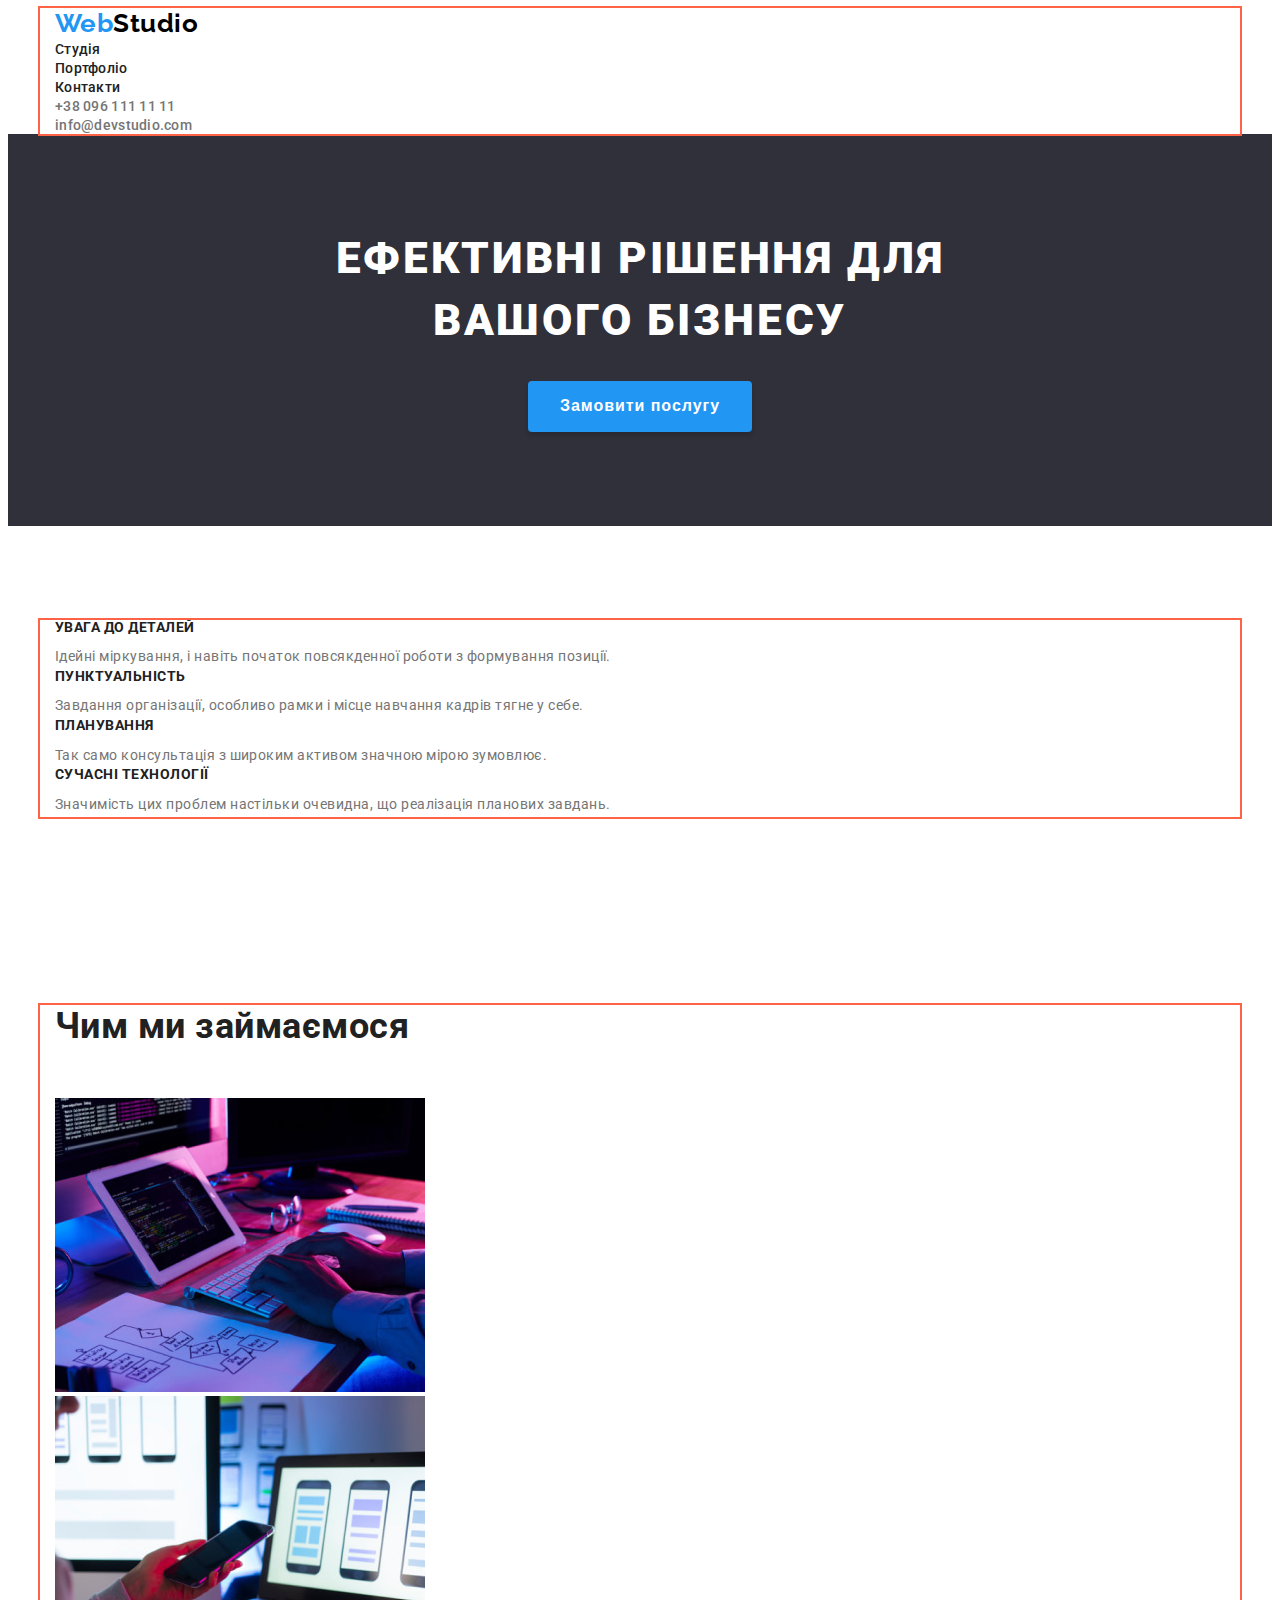
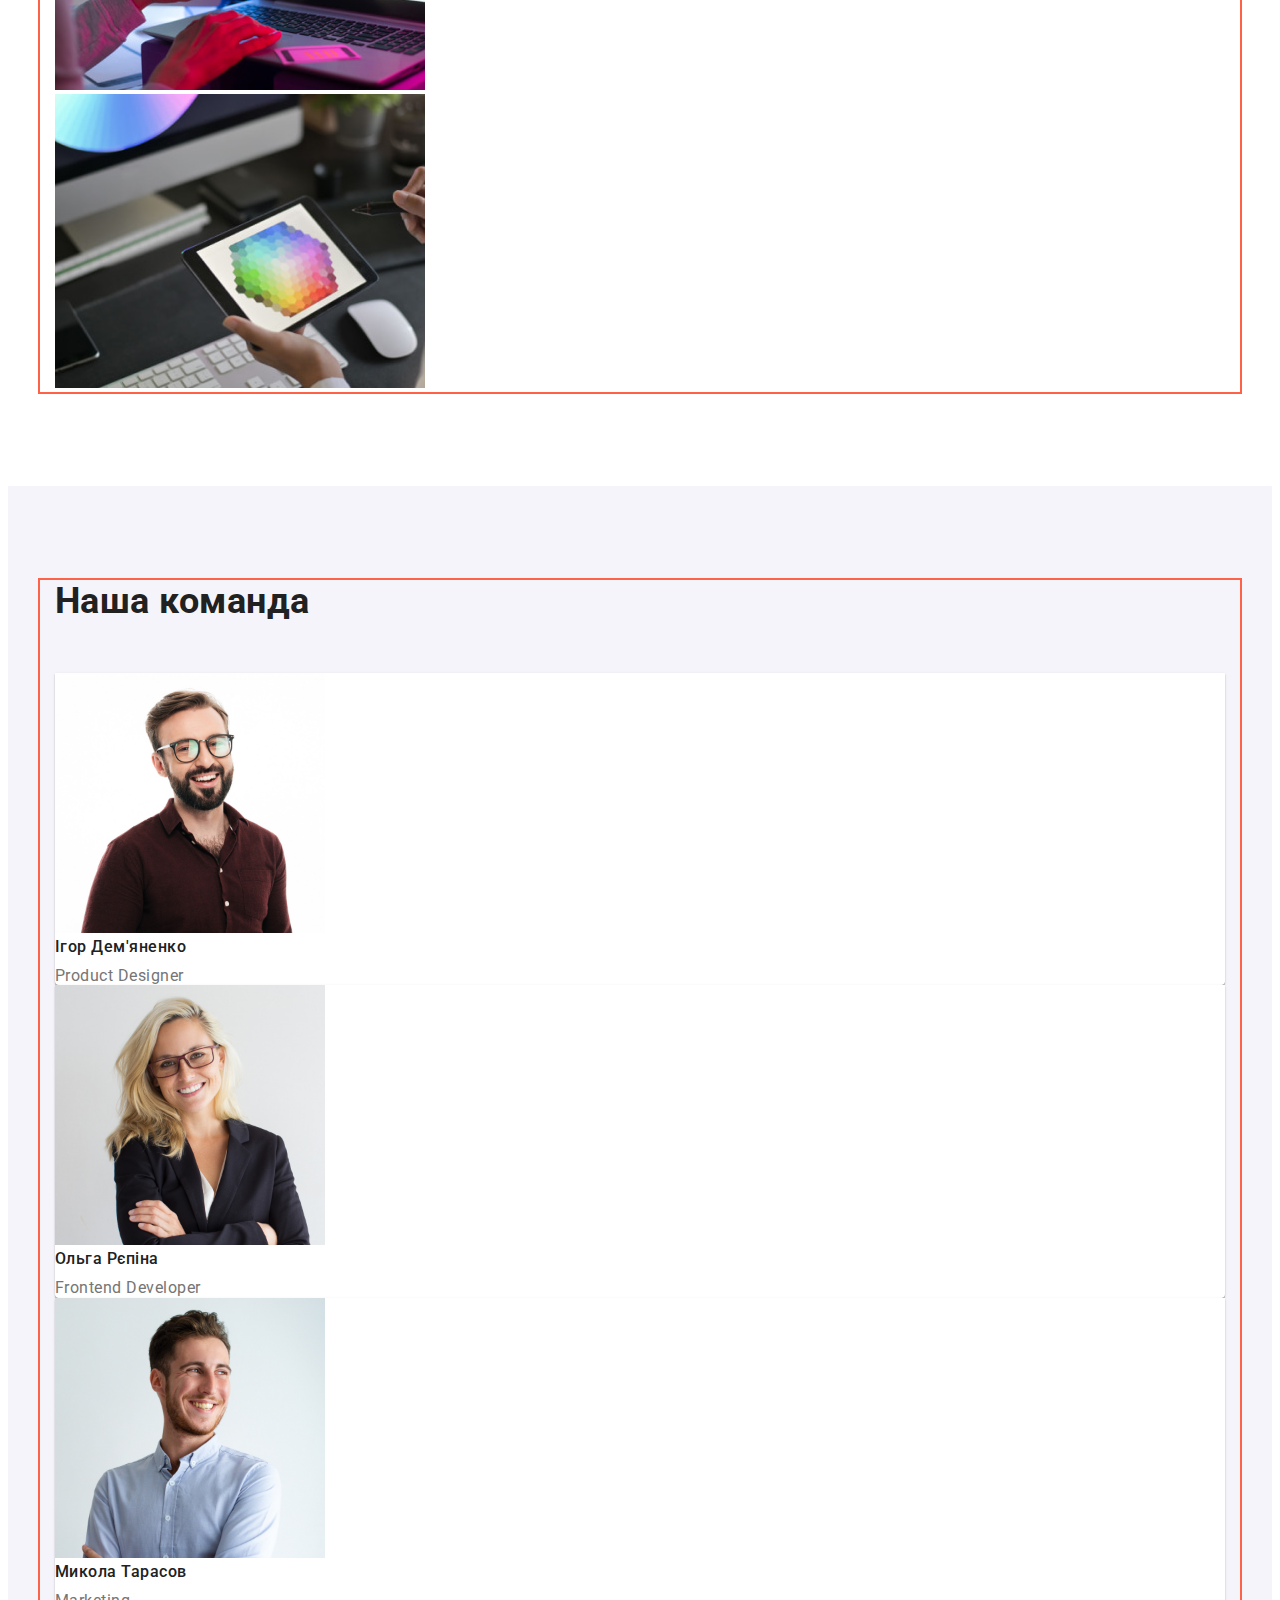
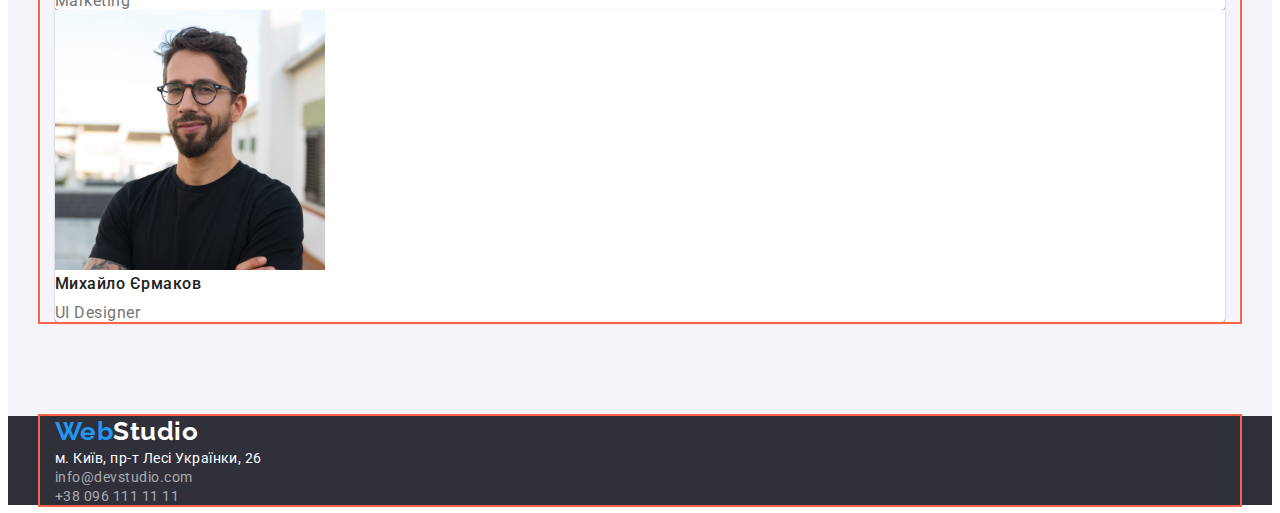
==== commit 6551dfd7: "Block positioning" ====
--- a/index.html
+++ b/index.html
@@ -6,11 +6,6 @@
     <meta name="viewport" content="width=device-width, initial-scale=1.0" />
     <title>Студія</title>
 
-    <!-- Normalize -->
-    <link
-      rel="stylesheet"
-      href="https://cdnjs.cloudflare.com/ajax/libs/modern-normalize/1.0.0/modern-normalize.min.css"
-    />
     <!-- Fonts -->
     <link rel="preconnect" href="https://fonts.googleapis.com" />
     <link rel="preconnect" href="https://fonts.gstatic.com" crossorigin />
@@ -18,190 +13,233 @@
       href="https://fonts.googleapis.com/css2?family=Raleway:wght@700&family=Roboto:wght@400;500;700;900&display=swap"
       rel="stylesheet"
     />
+
+    <!-- Normalize -->
+    <link
+      rel="stylesheet"
+      href="https://cdnjs.cloudflare.com/ajax/libs/modern-normalize/1.1.0/modern-normalize.min.css"
+      integrity="sha512-wpPYUAdjBVSE4KJnH1VR1HeZfpl1ub8YT/NKx4PuQ5NmX2tKuGu6U/JRp5y+Y8XG2tV+wKQpNHVUX03MfMFn9Q=="
+      crossorigin="anonymous"
+      referrerpolicy="no-referrer"
+    />
+
     <!-- Styles -->
     <link rel="stylesheet" href="./css/styles.css" />
   </head>
 
   <body>
     <header class="header">
-      <nav class="menu"></nav>
+      <div class="container">
+        <nav class="menu">
+          <a class="brand-logo link" href="index.html"
+            ><span class="logo-accent-color">Web</span>Studio</a
+          >
+
+          <ul class="menu-list list">
+            <li class="menu-item">
+              <a class="menu-link link" href="index.html">Студія</a>
+            </li>
+
+            <li class="menu-item">
+              <a class="menu-link link" href="portfolio.html">Портфоліо</a>
+            </li>
+
+            <li class="menu-item">
+              <a class="menu-link link" href="/">Контакти</a>
+            </li>
+          </ul>
+        </nav>
+
+        <ul class="header-contacts list">
+          <li class="header-contacts-item">
+            <a class="header-contacts-link link" href="tel:+380961111111"
+              >+38 096 111 11 11</a
+            >
+          </li>
+
+          <li class="header-contacts-item">
+            <a
+              class="header-contacts-link link"
+              href="mailto:info@devstudio.com"
+              >info@devstudio.com</a
+            >
+          </li>
+        </ul>
+      </div>
+    </header>
+
+    <main class="main">
+      <!-- HERO SECTION -->
+      <section class="hero section">
+        <h1 class="hero-title">Ефективні рішення для вашого бізнесу</h1>
+        <button class="hero-button button" type="button">
+          Замовити послугу
+        </button>
+      </section>
+
+      <!-- "НАШІ ПЕРЕВАГИ" SECTION -->
+      <section class="features section">
+        <div class="container">
+          <h2 class="features-title">Наші переваги</h2>
+          <ul class="features-list list">
+            <li class="features-item">
+              <h3 class="features-item-title">УВАГА ДО ДЕТАЛЕЙ</h3>
+              <p class="features-item-text">
+                Ідейні міркування, і навіть початок повсякденної роботи з
+                формування позиції.
+              </p>
+            </li>
+
+            <li class="features-item">
+              <h3 class="features-item-title">ПУНКТУАЛЬНІСТЬ</h3>
+              <p class="features-item-text">
+                Завдання організації, особливо рамки і місце навчання кадрів
+                тягне у себе.
+              </p>
+            </li>
+
+            <li class="features-item">
+              <h3 class="features-item-title">ПЛАНУВАННЯ</h3>
+              <p class="features-item-text">
+                Так само консультація з широким активом значною мірою зумовлює.
+              </p>
+            </li>
+
+            <li class="features-item">
+              <h3 class="features-item-title">СУЧАСНІ ТЕХНОЛОГІЇ</h3>
+              <p class="features-item-text">
+                Значимість цих проблем настільки очевидна, що реалізація
+                планових завдань.
+              </p>
+            </li>
+          </ul>
+        </div>
+      </section>
+
+      <!-- "ЧИМ МИ ЗАЙМАЄМОСЯ" SECTION -->
+      <section class="about section">
+        <div class="container">
+          <h2 class="about-title">Чим ми займаємося</h2>
+          <ul class="about-list list">
+            <li class="about-item">
+              <img
+                class="about-item-image"
+                src="./images/close-up-image-programer-working-his-desk-office_1098-18707.jpeg"
+                alt="Стіл з двома екранами на яких видно код, клавіатурою та папером з розміткою. Людина користується клавіатурою."
+                width="370"
+                height="294"
+              />
+            </li>
+
+            <li class="about-item">
+              <img
+                class="about-item-image"
+                src="./images/web-ui-designers-are-developing-application-smartphones-team-creators-is-working-interface-mobile-phones_8119-2713.jpeg"
+                alt="На столі стоїть лєптоп і окремий монітор на якіх зображені мобільні прототипи. Людина тримає смартфон."
+                width="370"
+                height="294"
+              />
+            </li>
+
+            <li class="about-item">
+              <img
+                class="about-item-image"
+                src="./images/creative-artist-web-design-with-working-colour-selection-graphic-tablet_35674-1119.jpeg"
+                alt="Людина на планшеті вибірає колір з палітри кольорів. На задньому плані видно стіл з монітором, клавіатурою, мишкою та смартфоном."
+                width="370"
+                height="294"
+              />
+            </li>
+          </ul>
+        </div>
+      </section>
+
+      <!-- "НАША КОМАНДА" SECTION -->
+      <section class="team section">
+        <div class="container">
+          <h2 class="team-title">Наша команда</h2>
+          <ul class="team-list list">
+            <li class="team-card">
+              <img
+                class="team-card-image"
+                src="./images/4853.jpeg"
+                alt="Ігор Дем'яненко"
+                width="270"
+                height="260"
+              />
+              <h3 class="team-card-title">Ігор Дем'яненко</h3>
+              <p class="team-card-text">Product Designer</p>
+            </li>
+
+            <li class="team-card">
+              <img
+                class="team-card-image"
+                src="./images/5844.jpeg"
+                alt="Ольга Рєпіна"
+                width="270"
+                height="260"
+              />
+              <h3 class="team-card-title">Ольга Рєпіна</h3>
+              <p class="team-card-text">Frontend Developer</p>
+            </li>
+
+            <li class="team-card">
+              <img
+                class="team-card-image"
+                src="./images/16166.jpeg"
+                alt="Микола Тарасов"
+                width="270"
+                height="260"
+              />
+              <h3 class="team-card-title">Микола Тарасов</h3>
+              <p class="team-card-text">Marketing</p>
+            </li>
+
+            <li class="team-card">
+              <img
+                class="team-card-image"
+                src="images/2968.jpeg"
+                alt="Михайло Єрмаков"
+                width="270"
+                height="260"
+              />
+              <h3 class="team-card-title">Михайло Єрмаков</h3>
+              <p class="team-card-text">UI Designer</p>
+            </li>
+          </ul>
+        </div>
+      </section>
+    </main>
+
+    <footer class="footer">
+      <div class="container">
         <a class="brand-logo link" href="index.html"
           ><span class="logo-accent-color">Web</span>Studio</a
         >
-      
-        <ul class="menu-list list">
-          <li class="menu-item">
-            <a class="menu-link link" href="index.html">Студія</a>
-          </li>
-          <li class="menu-item">
-            <a class="menu-link link" href="portfolio.html">Портфоліо</a>
-          </li>
-          <li class="menu-item">
-            <a class="menu-link link" href="/">Контакти</a>
-          </li>
-        </ul>
-      </nav>
-      <ul class="header-contacts list">
-        <li class="header-contacts-item">
-          <a class="header-contacts-link link" href="tel:+380961111111"
-            >+38 096 111 11 11</a
-          >
-        </li>
-        <li class="header-contacts-item">
-          <a class="header-contacts-link link" href="mailto:info@devstudio.com"
-            >info@devstudio.com</a
-          >
-        </li>
-      </ul>
-    </header>
-
-    <main class="main">
-      <section class="hero">
-        <h1 class="hero-title">Ефективні рішення для вашого бізнесу</h1>
-        <button class="hero-button button" type="button">Замовити послугу</button>
-      </section>
-      <section class="features">
-        <h2 class="features-title">Наші переваги</h2>
-        <ul class="features-list list">
-          <li class="features-item">
-            <h3 class="features-item-title">УВАГА ДО ДЕТАЛЕЙ</h3>
-            <p class="features-item-text">
-              Ідейні міркування, і навіть початок повсякденної роботи з
-              формування позиції.
-            </p>
-          </li>
-          <li class="features-item">
-            <h3 class="features-item-title">ПУНКТУАЛЬНІСТЬ</h3>
-            <p class="features-item-text">
-              Завдання організації, особливо рамки і місце навчання кадрів тягне
-              у себе.
-            </p>
-          </li>
-          <li class="features-item">
-            <h3 class="features-item-title">ПЛАНУВАННЯ</h3>
-            <p class="features-item-text">
-              Так само консультація з широким активом значною мірою зумовлює.
-            </p>
-          </li>
-          <li class="features-item">
-            <h3 class="features-item-title">СУЧАСНІ ТЕХНОЛОГІЇ</h3>
-            <p class="features-item-text">
-              Значимість цих проблем настільки очевидна, що реалізація планових
-              завдань.
-            </p>
-          </li>
-        </ul>
-      </section>
-      <section class="section-about">
-        <h2 class="about-title">Чим ми займаємося</h2>
-        <ul class="about-list list">
-          <li class="about-item">
-            <img
-              class="about-item-image"
-              src="./images/close-up-image-programer-working-his-desk-office_1098-18707.jpeg"
-              alt="Стіл з двома екранами на яких видно код, клавіатурою та папером з розміткою. Людина користується клавіатурою."
-              width="370"
-              height="294"
-            />
-          </li>
-          <li class="about-item">
-            <img
-              class="about-item-image"
-              src="./images/web-ui-designers-are-developing-application-smartphones-team-creators-is-working-interface-mobile-phones_8119-2713.jpeg"
-              alt="На столі стоїть лєптоп і окремий монітор на якіх зображені мобільні прототипи. Людина тримає смартфон."
-              width="370"
-              height="294"
-            />
-          </li>
-          <li class="about-item">
-            <img
-              class="about-item-image"
-              src="./images/creative-artist-web-design-with-working-colour-selection-graphic-tablet_35674-1119.jpeg"
-              alt="Людина на планшеті вибірає колір з палітри кольорів. На задньому плані видно стіл з монітором, клавіатурою, мишкою та смартфоном."
-              width="370"
-              height="294"
-            />
-          </li>
-        </ul>
-      </section>
-      <section class="team">
-        <h2 class="team-title">Наша команда</h2>
-        <ul class="team-list list">
-          <li class="team-card">
-            <img
-              class="team-card-image"
-              src="./images/4853.jpeg"
-              alt="Ігор Дем'яненко"
-              width="270"
-              height="260"
-            />
-            <h3 class="team-card-title">Ігор Дем'яненко</h3>
-            <p class="team-card-text">Product Designer</p>
-          </li>
-          <li class="team-card">
-            <img
-              class="team-card-image"
-              src="./images/5844.jpeg"
-              alt="Ольга Рєпіна"
-              width="270"
-              height="260"
-            />
-            <h3 class="team-card-title">Ольга Рєпіна</h3>
-            <p class="team-card-text">Frontend Developer</p>
-          </li>
-          <li class="team-card">
-            <img
-              class="team-card-image"
-              src="./images/16166.jpeg"
-              alt="Микола Тарасов"
-              width="270"
-              height="260"
-            />
-            <h3 class="team-card-title">Микола Тарасов</h3>
-            <p class="team-card-text">Marketing</p>
-          </li>
-          <li class="team-card">
-            <img
-              class="team-card-image"
-              src="images/2968.jpeg"
-              alt="Михайло Єрмаков"
-              width="270"
-              height="260"
-            />
-            <h3 class="team-card-title">Михайло Єрмаков</h3>
-            <p class="team-card-text">UI Designer</p>
-          </li>
-        </ul>
-      </section>
-    </main>
-
-    <footer class="footer">
-      <a class="brand-logo link" href="index.html"
-        ><span class="logo-accent-color">Web</span>Studio</a
-      >
-      <address class="address">
-        <ul class="address-list list">
-          <li class="address-item">
-            <a
-              class="address-link location-link link"
-              href="https://goo.gl/maps/HwtQE2mgHwNeuMtz8"
-              target="_blank"
-              rel="noopener noreferrer nofollow"
-              >м. Київ, пр-т Лесі Українки, 26</a
-            >
-          </li>
-          <li class="address-item">
-            <a class="address-link link" href="mailto:info@devstudio.com"
-              >info@devstudio.com</a
-            >
-          </li>
-          <li class="address-item">
-            <a class="address-link link" href="tel:+380961111111"
-              >+38 096 111 11 11</a
-            >
-          </li>
-        </ul>
-      </address>
+        <address class="address">
+          <ul class="address-list list">
+            <li class="address-item">
+              <a
+                class="address-link location-link link"
+                href="https://goo.gl/maps/HwtQE2mgHwNeuMtz8"
+                target="_blank"
+                rel="noopener noreferrer nofollow"
+                >м. Київ, пр-т Лесі Українки, 26</a
+              >
+            </li>
+            <li class="address-item">
+              <a class="address-link link" href="mailto:info@devstudio.com"
+                >info@devstudio.com</a
+              >
+            </li>
+            <li class="address-item">
+              <a class="address-link link" href="tel:+380961111111"
+                >+38 096 111 11 11</a
+              >
+            </li>
+          </ul>
+        </address>
+      </div>
     </footer>
   </body>
 </html>
--- a/css/styles.css
+++ b/css/styles.css
@@ -9,6 +9,8 @@
 }
 
 .list {
+  padding: 0;
+  margin: 0;
   list-style: none;
 }
 
@@ -20,6 +22,11 @@
   cursor: pointer;
 }
 
+.section {
+  padding-top: 94px;
+  padding-bottom: 94px;
+}
+
 body {
   font-family: "Roboto", sans-serif;
 
@@ -28,11 +35,19 @@
   color: var(--text-color);
 }
 
+.container {
+  width: 1170px;
+  padding-left: 15px;
+  padding-right: 15px;
+  margin-left: auto;
+  margin-right: auto;
+
+  outline: 2px solid tomato;
+}
+
 /* ================= HEADER ================= */
 
 .header {
-  box-shadow: 0px 1px 0px #ececec;
-
   background-color: var(--bg-color);
 }
 
@@ -95,7 +110,7 @@
 }
 
 /* Logo */
-.footer > .brand-logo {
+.footer .brand-logo {
   color: inherit;
 }
 
@@ -119,10 +134,16 @@
 
 .hero {
   background-color: var(--dark-bg-color);
+
+  text-align: center;
 }
 
 .hero-title {
-  margin: 0;
+  margin-top: 0;
+  margin-right: auto;
+  margin-bottom: 30px;
+  margin-left: auto;
+  max-width: 696px;
 
   color: var(--white-color);
 
@@ -134,6 +155,9 @@
 }
 
 .hero-button {
+  padding: 10px 32px;
+  min-width: 216px;
+
   border: 0;
   border-radius: 4px;
   box-shadow: 0px 4px 4px rgba(0, 0, 0, 0.15);
@@ -153,10 +177,13 @@
 }
 
 .features-title {
-  visibility: hidden;
+  display: none;
 }
 
 .features-item-title {
+  margin-top: 0;
+  margin-bottom: 10px;
+
   font-weight: 700;
   font-size: 14px;
   line-height: 1.1;
@@ -164,6 +191,9 @@
 }
 
 .features-item-text {
+  margin-top: 0;
+  margin-bottom: 0;
+
   color: var(--secondary-text-color);
 
   font-size: 14px;
@@ -172,11 +202,14 @@
 
 /* --- "ЧИМ МИ ЗАЙМАЄМОСЯ" SECTION --- */
 
-.section-about {
+.about {
   background-color: var(--bg-color);
 }
 
 .about-title {
+  margin-top: 0;
+  margin-bottom: 50px;
+
   font-weight: 700;
   font-size: 36px;
   line-height: 1.2;
@@ -189,6 +222,9 @@
 }
 
 .team-title {
+  margin-top: 0;
+  margin-bottom: 50px;
+
   font-weight: 700;
   font-size: 36px;
   line-height: 1.2;
@@ -203,12 +239,18 @@
 }
 
 .team-card-title {
+  margin-top: 0;
+  margin-bottom: 10px;
+
   font-weight: 500;
   font-size: 16px;
   line-height: 1.2;
 }
 
 .team-card-text {
+  margin-top: 0;
+  margin-bottom: 0;
+
   color: var(--secondary-text-color);
 
   font-size: 16px;
@@ -224,7 +266,7 @@
 }
 
 .portfolio-title {
-  visibility: hidden;
+  display: none;
 }
 
 .portfolio-filter-button {
@@ -254,10 +296,8 @@
 }
 
 .portfolio-link-title {
-  margin-top: 20px;
-  margin-right: 24px;
-  margin-bottom: 2px;
-  margin-left: 24px;
+  margin-top: 0;
+  margin-bottom: 10px;
 
   color: var(--text-color);
 
@@ -268,10 +308,8 @@
 }
 
 .portfolio-link-text {
-  margin-top: 2px;
-  margin-right: 24px;
-  margin-bottom: 20px;
-  margin-left: 24px;
+  margin-top: 0;
+  margin-bottom: 0;
 
   color: var(--secondary-text-color);
 
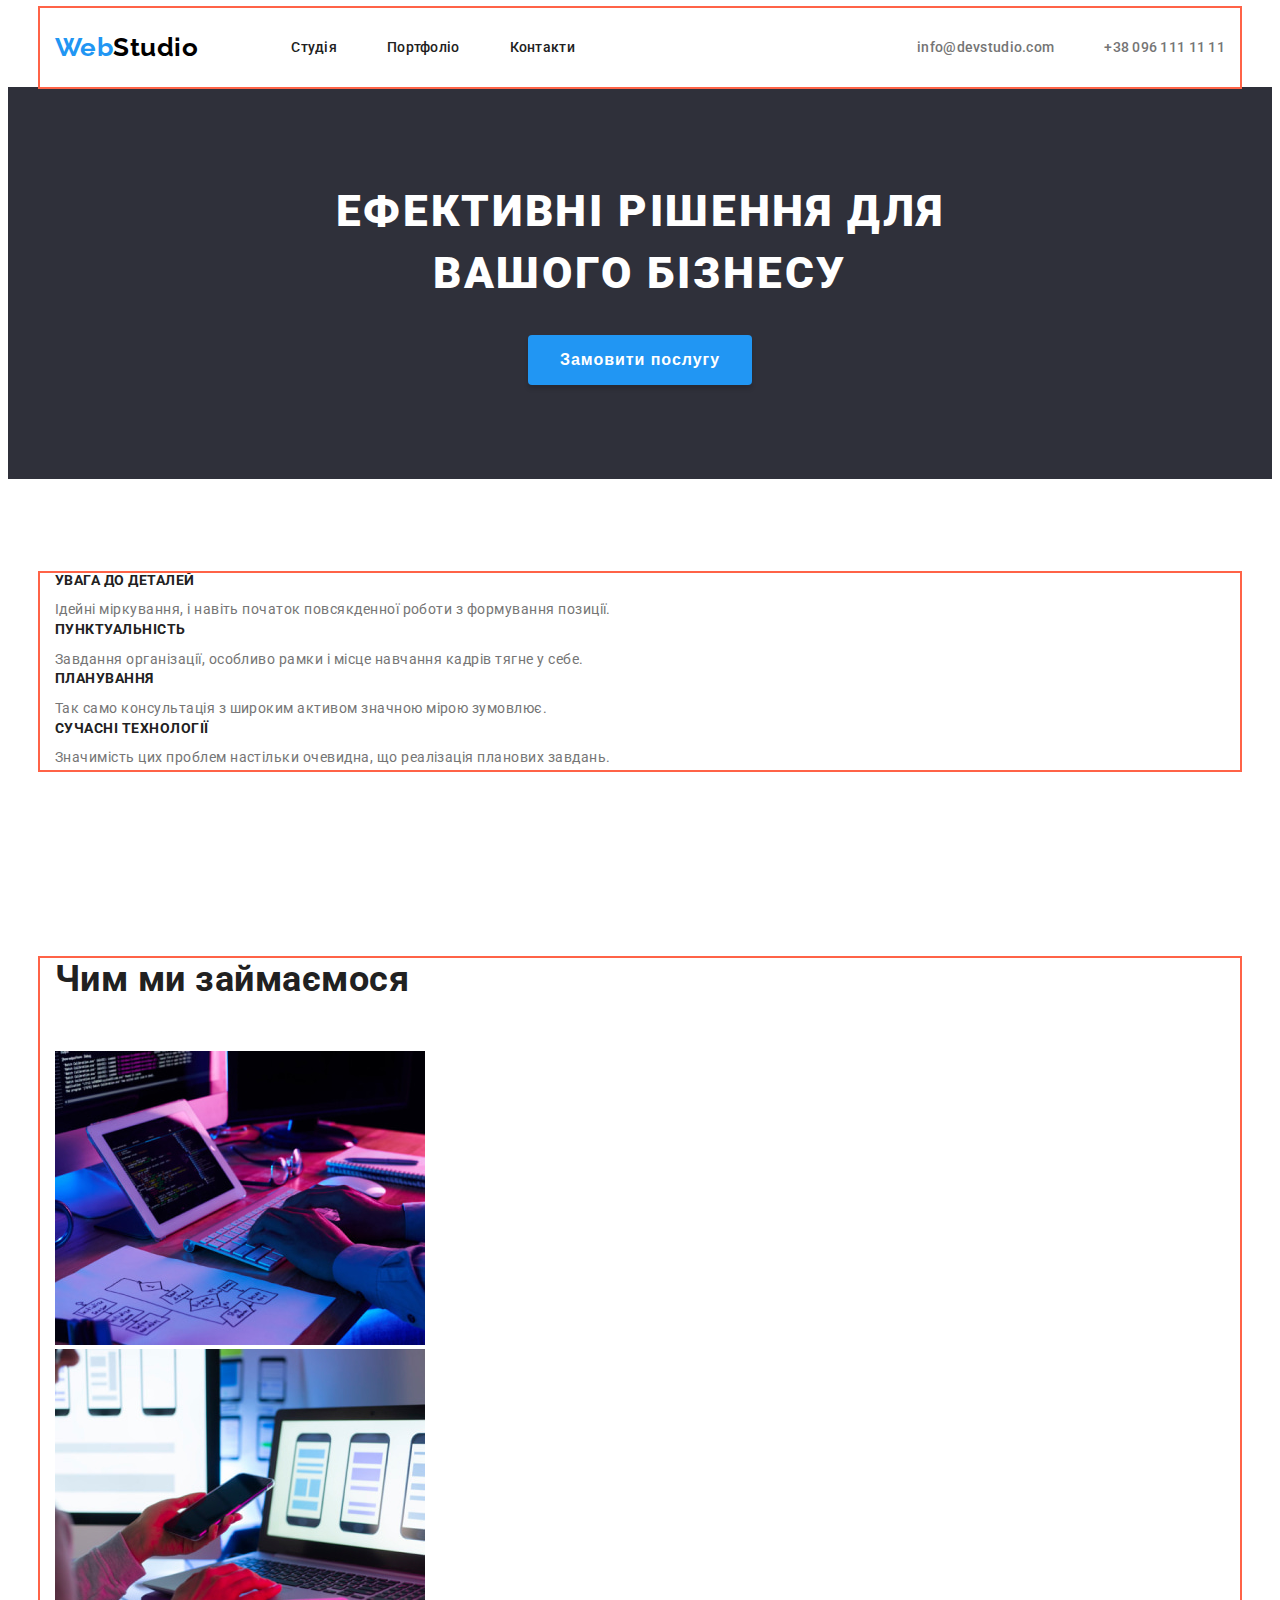
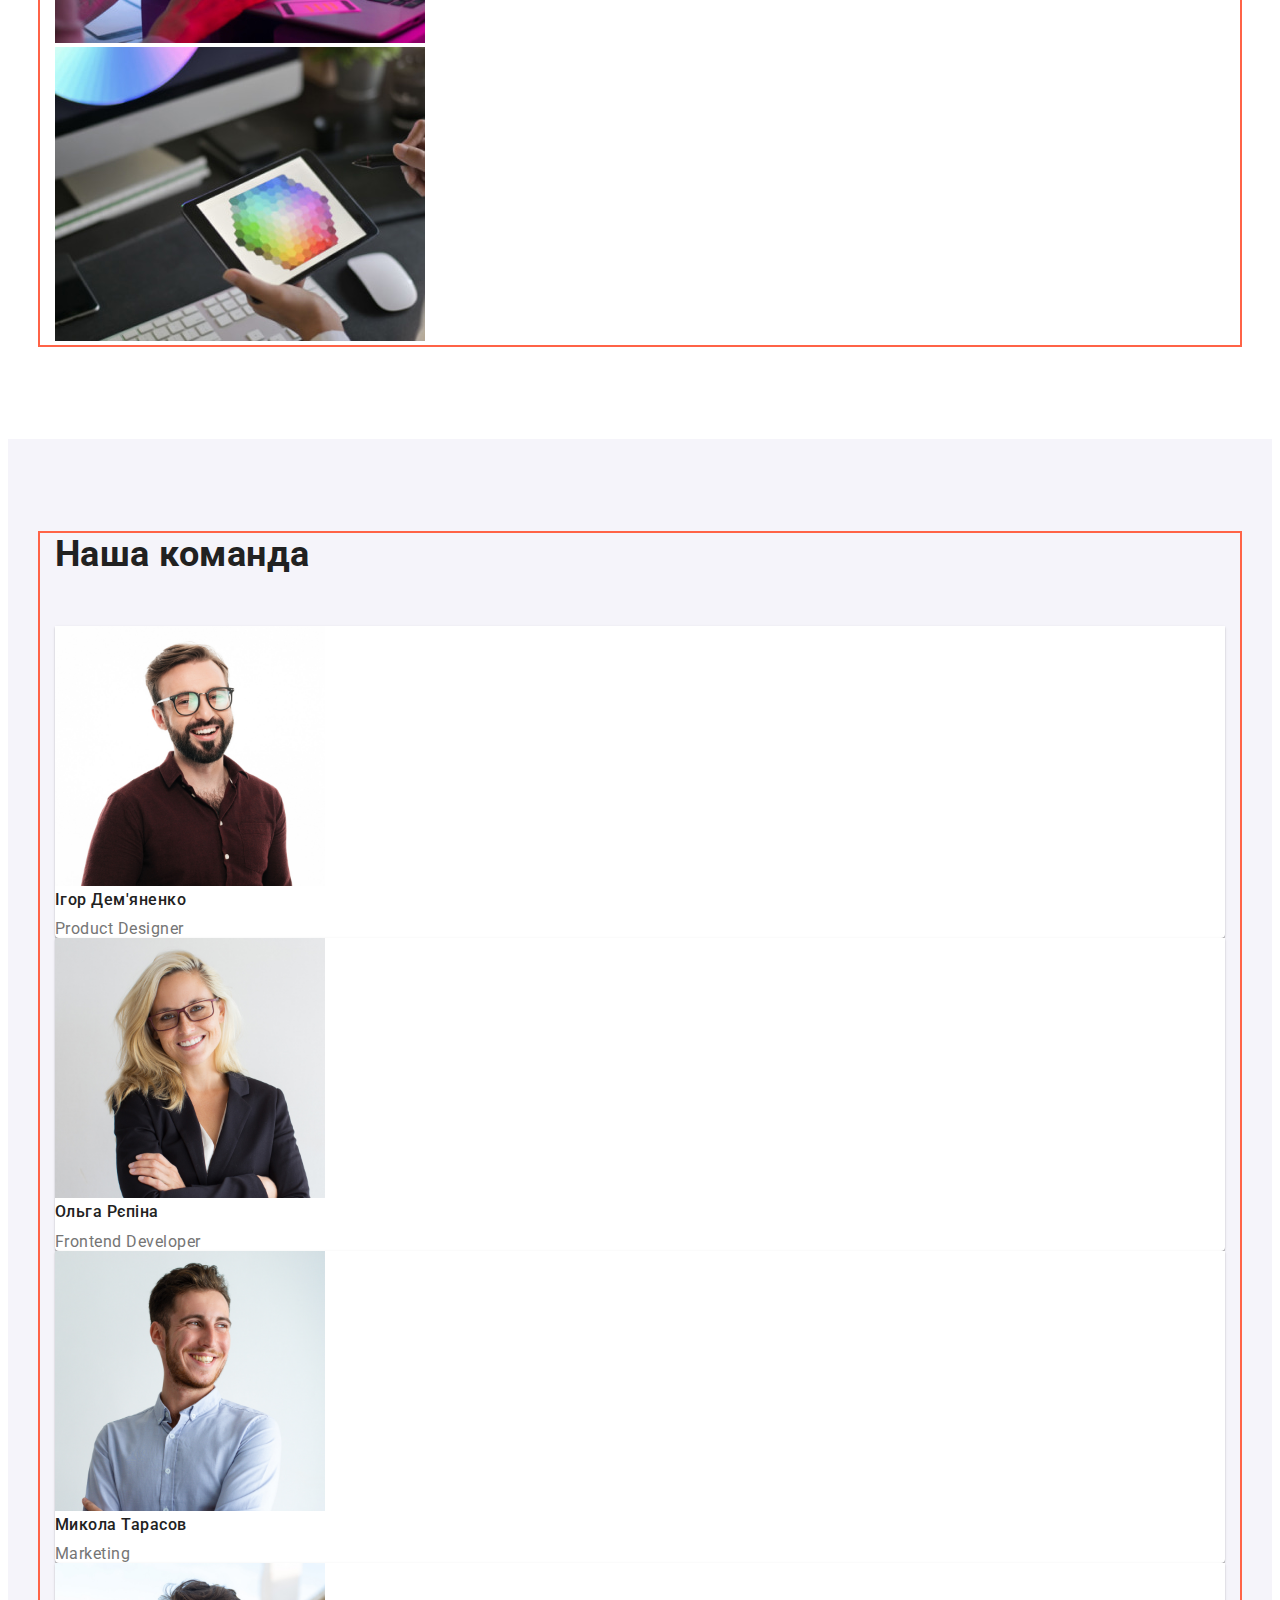
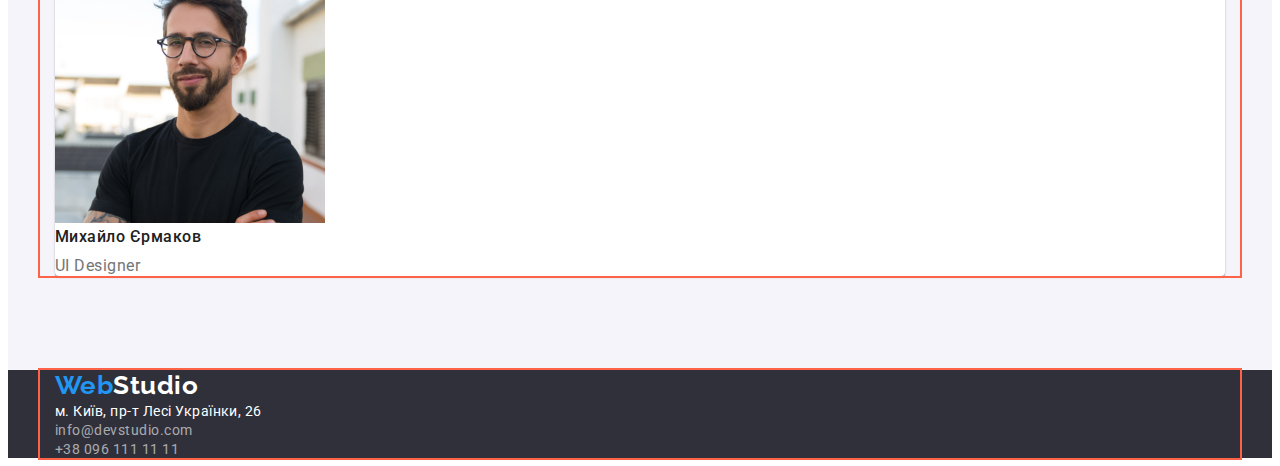
==== commit 8a2f7612: "Header positioning" ====
--- a/index.html
+++ b/index.html
@@ -52,16 +52,16 @@
 
         <ul class="header-contacts list">
           <li class="header-contacts-item">
-            <a class="header-contacts-link link" href="tel:+380961111111"
-              >+38 096 111 11 11</a
-            >
-          </li>
-
-          <li class="header-contacts-item">
             <a
               class="header-contacts-link link"
               href="mailto:info@devstudio.com"
               >info@devstudio.com</a
+            >
+          </li>
+
+          <li class="header-contacts-item">
+            <a class="header-contacts-link link" href="tel:+380961111111"
+              >+38 096 111 11 11</a
             >
           </li>
         </ul>
--- a/css/styles.css
+++ b/css/styles.css
@@ -68,7 +68,33 @@
 
 /* Navigation Menu */
 
+.header .container {
+  display: flex;
+  align-items: center;
+}
+
+.menu {
+  display: flex;
+  align-items: center;
+}
+
+.menu .brand-logo {
+  margin-right: 93px;
+}
+
+.menu-list {
+  display: flex;
+}
+
+.menu-item:not(:last-child) {
+  margin-right: 50px;
+}
+
 .menu-link {
+  display: block;
+  padding-top: 32px;
+  padding-bottom: 32px;
+
   color: var(--text-color);
 
   font-weight: 500;
@@ -87,7 +113,21 @@
 }
 
 /* Contacts links */
+
+.header-contacts {
+  display: flex;
+  margin-left: auto;
+}
+
+.header-contacts-item:not(:last-child) {
+  margin-right: 50px;
+}
+
 .header-contacts-link {
+  display: block;
+  padding-top: 32px;
+  padding-bottom: 32px;
+
   font-weight: 500;
   font-size: 14px;
   line-height: 1.1;
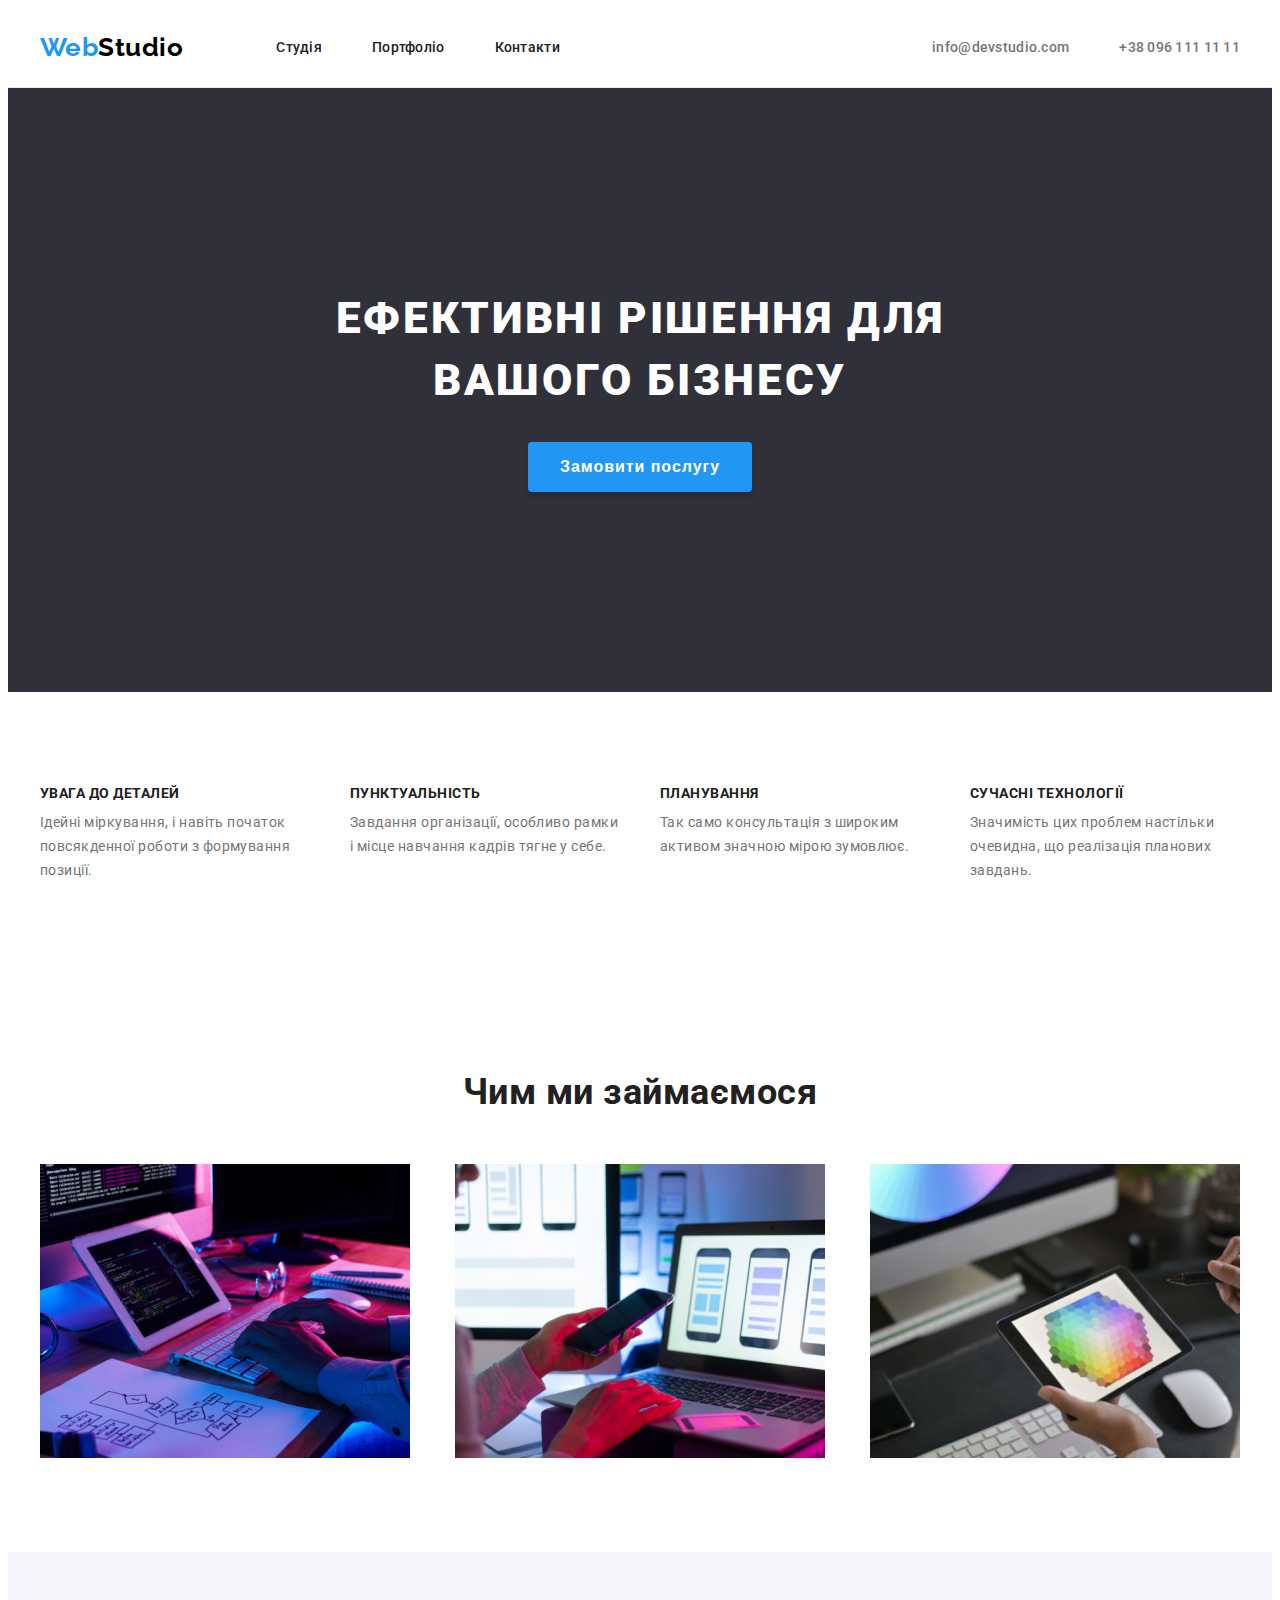
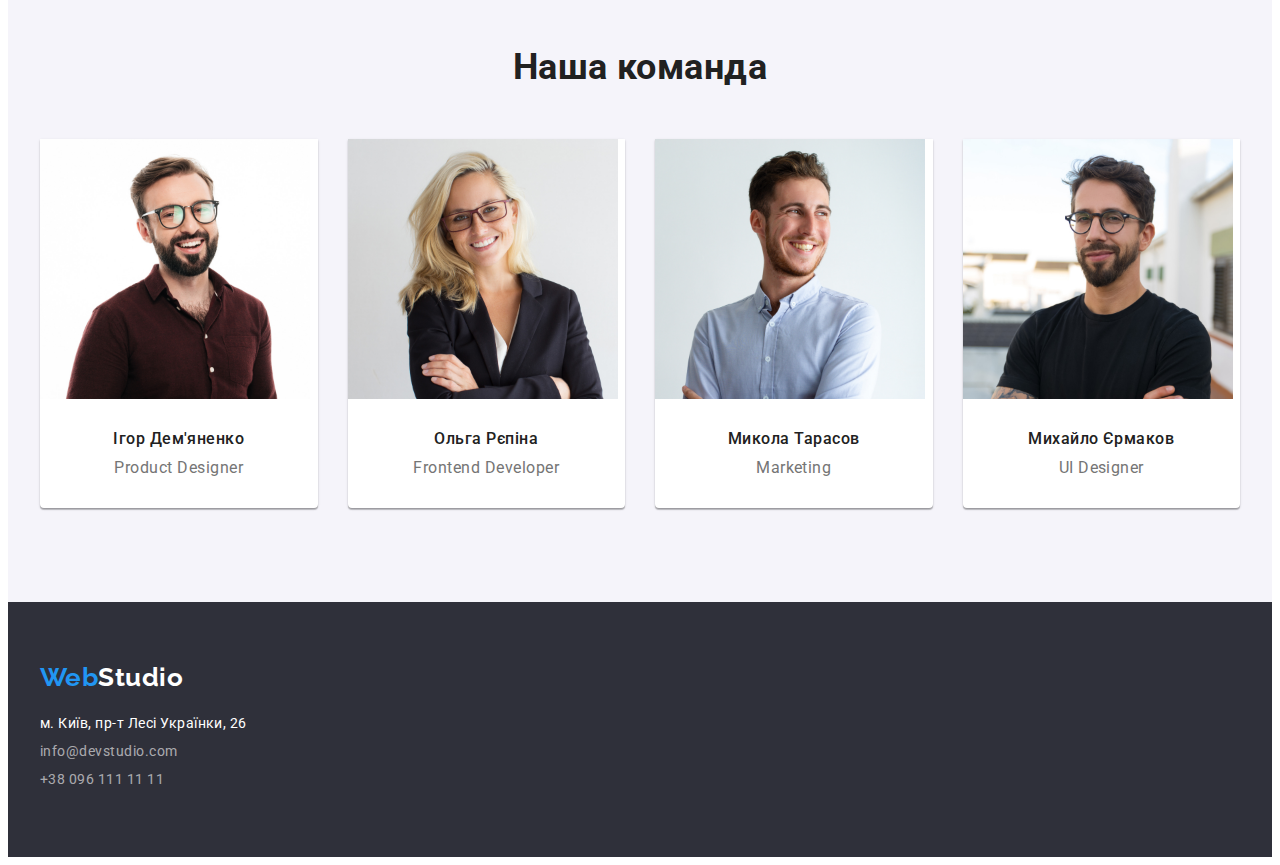
==== commit f3446621: "Positioning finished" ====
--- a/index.html
+++ b/index.html
@@ -167,8 +167,10 @@
                 width="270"
                 height="260"
               />
-              <h3 class="team-card-title">Ігор Дем'яненко</h3>
-              <p class="team-card-text">Product Designer</p>
+              <div class="team-card-description">
+                <h3 class="team-card-title">Ігор Дем'яненко</h3>
+                <p class="team-card-text">Product Designer</p>
+              </div>
             </li>
 
             <li class="team-card">
@@ -179,8 +181,10 @@
                 width="270"
                 height="260"
               />
-              <h3 class="team-card-title">Ольга Рєпіна</h3>
-              <p class="team-card-text">Frontend Developer</p>
+              <div class="team-card-description">
+                <h3 class="team-card-title">Ольга Рєпіна</h3>
+                <p class="team-card-text">Frontend Developer</p>
+              </div>
             </li>
 
             <li class="team-card">
@@ -191,8 +195,10 @@
                 width="270"
                 height="260"
               />
-              <h3 class="team-card-title">Микола Тарасов</h3>
-              <p class="team-card-text">Marketing</p>
+              <div class="team-card-description">
+                <h3 class="team-card-title">Микола Тарасов</h3>
+                <p class="team-card-text">Marketing</p>
+              </div>
             </li>
 
             <li class="team-card">
@@ -203,8 +209,10 @@
                 width="270"
                 height="260"
               />
-              <h3 class="team-card-title">Михайло Єрмаков</h3>
-              <p class="team-card-text">UI Designer</p>
+              <div class="team-card-description">
+                <h3 class="team-card-title">Михайло Єрмаков</h3>
+                <p class="team-card-text">UI Designer</p>
+              </div>
             </li>
           </ul>
         </div>
--- a/css/styles.css
+++ b/css/styles.css
@@ -8,6 +8,8 @@
   --secondary-bg-color: #f5f4fa;
 }
 
+/* Utilities */
+
 .list {
   padding: 0;
   margin: 0;
@@ -27,28 +29,27 @@
   padding-bottom: 94px;
 }
 
-body {
-  font-family: "Roboto", sans-serif;
-
-  letter-spacing: 0.03em;
-
-  color: var(--text-color);
-}
-
 .container {
-  width: 1170px;
+  width: 1200px;
   padding-left: 15px;
   padding-right: 15px;
   margin-left: auto;
   margin-right: auto;
-
-  outline: 2px solid tomato;
+}
+
+body {
+  font-family: "Roboto", sans-serif;
+
+  letter-spacing: 0.03em;
+
+  color: var(--text-color);
 }
 
 /* ================= HEADER ================= */
 
 .header {
   background-color: var(--bg-color);
+  border-bottom: 1px solid #ececec;
 }
 
 /* Logo */
@@ -145,6 +146,9 @@
 /* ================= FOOTER ================= */
 
 .footer {
+  padding-top: 60px;
+  padding-bottom: 60px;
+
   background-color: var(--dark-bg-color);
   color: var(--white-color);
 }
@@ -156,10 +160,19 @@
 
 /* Address */
 
+.address {
+  margin-top: 20px;
+
+  font-style: normal;
+}
+
+.address-item {
+  margin-bottom: 9px;
+}
+
 .address-link {
   color: rgba(255, 255, 255, 0.6);
 
-  font-style: normal;
   font-size: 14px;
   line-height: 1.2;
 }
@@ -176,6 +189,11 @@
   background-color: var(--dark-bg-color);
 
   text-align: center;
+}
+
+.hero.section {
+  padding-top: 200px;
+  padding-bottom: 200px;
 }
 
 .hero-title {
@@ -220,6 +238,15 @@
   display: none;
 }
 
+.features-list {
+  display: flex;
+  justify-content: space-between;
+}
+
+.features-item {
+  max-width: 270px;
+}
+
 .features-item-title {
   margin-top: 0;
   margin-bottom: 10px;
@@ -253,12 +280,24 @@
   font-weight: 700;
   font-size: 36px;
   line-height: 1.2;
+  text-align: center;
+}
+
+.about-list {
+  display: flex;
+  justify-content: space-between;
+}
+
+.about-item-image {
+  display: block;
 }
 
 /* --- "НАША КОМАНДА" SECTION --- */
 
 .team {
   background-color: var(--secondary-bg-color);
+
+  text-align: center;
 }
 
 .team-title {
@@ -270,7 +309,14 @@
   line-height: 1.2;
 }
 
+.team-list {
+  display: flex;
+  flex-wrap: wrap;
+}
+
 .team-card {
+  width: calc((100% - 90px) / 4);
+
   background-color: var(--bg-color);
 
   box-shadow: 0px 1px 3px rgba(0, 0, 0, 0.12), 0px 1px 1px rgba(0, 0, 0, 0.14),
@@ -278,6 +324,23 @@
   border-radius: 0px 0px 4px 4px;
 }
 
+.team-card:not(:nth-child(4n)) {
+  margin-right: 30px;
+}
+
+.portfolio-item:not(:nth-last-child(-n + 4)) {
+  margin-bottom: 30px;
+}
+
+.team-card-image {
+  display: block;
+}
+
+.team-card-description {
+  padding-top: 30px;
+  padding-bottom: 30px;
+}
+
 .team-card-title {
   margin-top: 0;
   margin-bottom: 10px;
@@ -307,6 +370,16 @@
 
 .portfolio-title {
   display: none;
+}
+
+.portfolio-filter-list {
+  display: flex;
+  justify-content: center;
+  margin-bottom: 50px;
+}
+
+.portfolio-filter-item:not(:last-child) {
+  margin-right: 8px;
 }
 
 .portfolio-filter-button {
@@ -318,10 +391,12 @@
   border-radius: 4px;
   border: 0;
   background-color: var(--secondary-bg-color);
+  color: var(--text-color);
 
   font-weight: 500;
   font-size: 16px;
-  line-height: 1.2;
+  line-height: 1.62;
+  letter-spacing: 0.03em;
 }
 
 .portfolio-filter-button:hover,
@@ -330,8 +405,32 @@
   color: var(--white-color);
 }
 
+.portfolio-list {
+  display: flex;
+  flex-wrap: wrap;
+}
+
 .portfolio-item {
-  background-color: var(--bg-color);
+  width: calc((100% - 60px) / 3);
+
+  background-color: var(--bg-color);
+}
+
+.portfolio-item:not(:nth-child(3n)) {
+  margin-right: 30px;
+}
+
+.portfolio-item:not(:nth-last-child(-n + 3)) {
+  margin-bottom: 30px;
+}
+
+.portfolio-link-image {
+  display: block;
+}
+
+.portfolio-link-description {
+  padding: 20px 24px;
+
   border: 1px solid #eeeeee;
 }
 
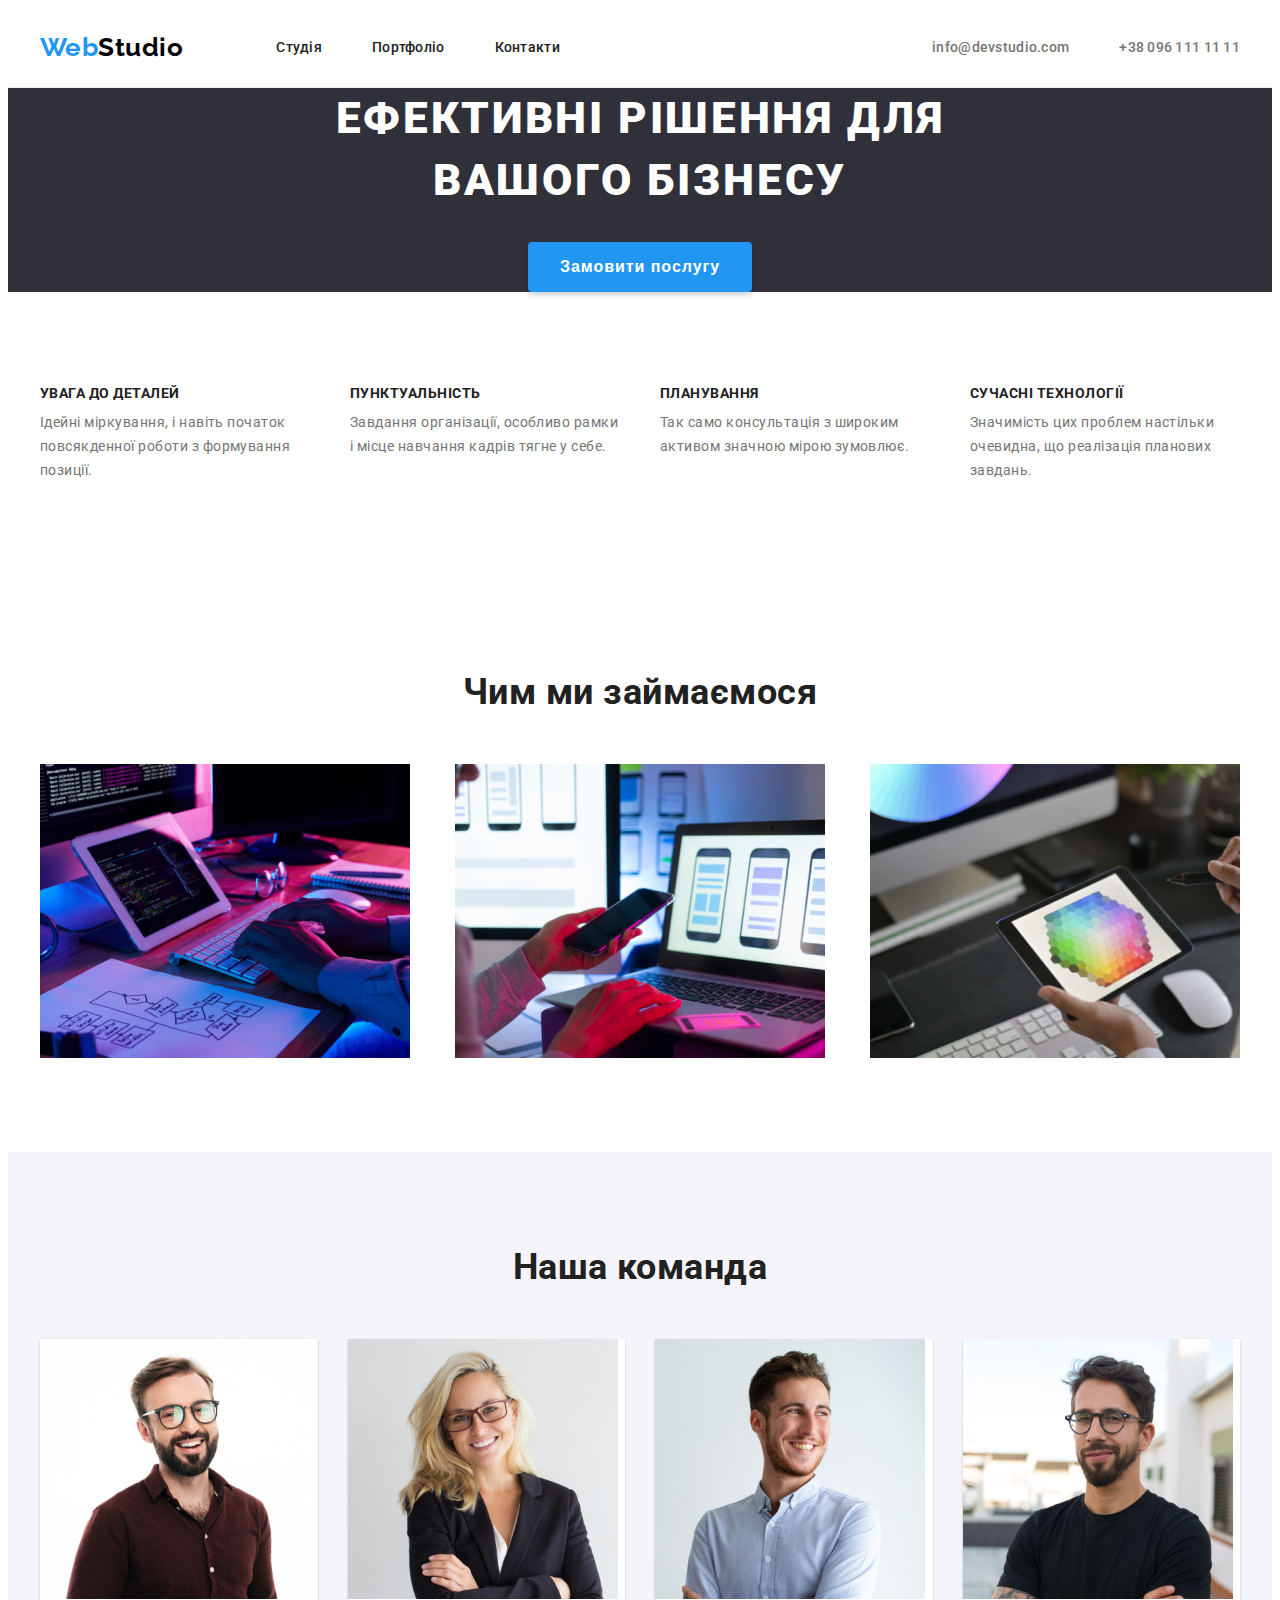
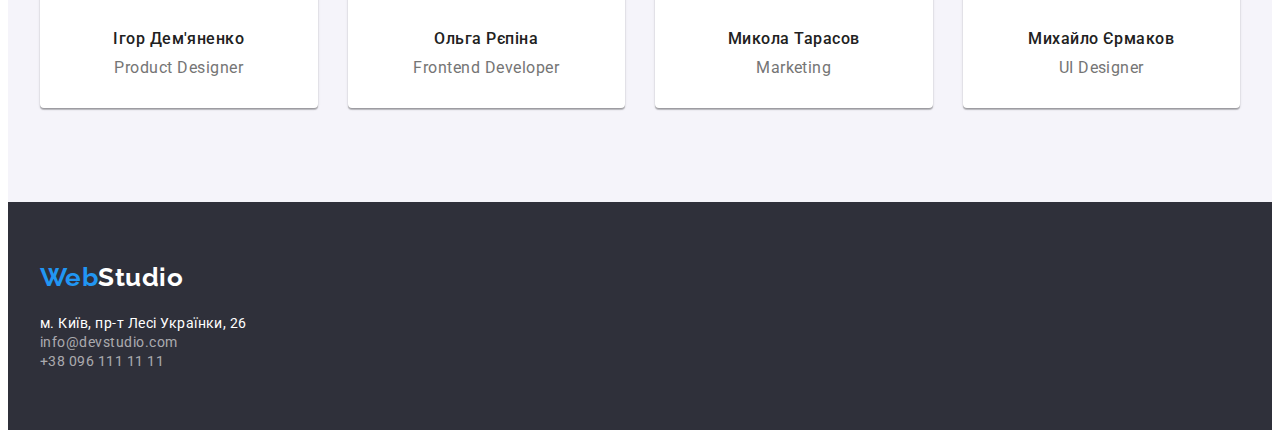
==== commit 019d4db4: "Fixing bugs" ====
--- a/index.html
+++ b/index.html
@@ -70,11 +70,13 @@
 
     <main class="main">
       <!-- HERO SECTION -->
-      <section class="hero section">
-        <h1 class="hero-title">Ефективні рішення для вашого бізнесу</h1>
-        <button class="hero-button button" type="button">
-          Замовити послугу
-        </button>
+      <section class="hero">
+        <div class="container">
+          <h1 class="hero-title">Ефективні рішення для вашого бізнесу</h1>
+          <button class="hero-button button" type="button">
+            Замовити послугу
+          </button>
+        </div>
       </section>
 
       <!-- "НАШІ ПЕРЕВАГИ" SECTION -->
@@ -123,7 +125,7 @@
           <ul class="about-list list">
             <li class="about-item">
               <img
-                class="about-item-image"
+                class="about-item-image img"
                 src="./images/close-up-image-programer-working-his-desk-office_1098-18707.jpeg"
                 alt="Стіл з двома екранами на яких видно код, клавіатурою та папером з розміткою. Людина користується клавіатурою."
                 width="370"
@@ -133,7 +135,7 @@
 
             <li class="about-item">
               <img
-                class="about-item-image"
+                class="about-item-image img"
                 src="./images/web-ui-designers-are-developing-application-smartphones-team-creators-is-working-interface-mobile-phones_8119-2713.jpeg"
                 alt="На столі стоїть лєптоп і окремий монітор на якіх зображені мобільні прототипи. Людина тримає смартфон."
                 width="370"
@@ -143,7 +145,7 @@
 
             <li class="about-item">
               <img
-                class="about-item-image"
+                class="about-item-image img"
                 src="./images/creative-artist-web-design-with-working-colour-selection-graphic-tablet_35674-1119.jpeg"
                 alt="Людина на планшеті вибірає колір з палітри кольорів. На задньому плані видно стіл з монітором, клавіатурою, мишкою та смартфоном."
                 width="370"
@@ -161,7 +163,7 @@
           <ul class="team-list list">
             <li class="team-card">
               <img
-                class="team-card-image"
+                class="team-card-image img"
                 src="./images/4853.jpeg"
                 alt="Ігор Дем'яненко"
                 width="270"
@@ -175,7 +177,7 @@
 
             <li class="team-card">
               <img
-                class="team-card-image"
+                class="team-card-image img"
                 src="./images/5844.jpeg"
                 alt="Ольга Рєпіна"
                 width="270"
@@ -189,7 +191,7 @@
 
             <li class="team-card">
               <img
-                class="team-card-image"
+                class="team-card-image img"
                 src="./images/16166.jpeg"
                 alt="Микола Тарасов"
                 width="270"
@@ -203,7 +205,7 @@
 
             <li class="team-card">
               <img
-                class="team-card-image"
+                class="team-card-image img"
                 src="images/2968.jpeg"
                 alt="Михайло Єрмаков"
                 width="270"
--- a/css/styles.css
+++ b/css/styles.css
@@ -24,6 +24,12 @@
   cursor: pointer;
 }
 
+.img {
+  display: block;
+  max-width: 100%;
+  height: auto;
+}
+
 .section {
   padding-top: 94px;
   padding-bottom: 94px;
@@ -166,8 +172,8 @@
   font-style: normal;
 }
 
-.address-item {
-  margin-bottom: 9px;
+.address-item:not(:last-child) {
+  margin-right: 9px;
 }
 
 .address-link {
@@ -191,10 +197,7 @@
   text-align: center;
 }
 
-.hero.section {
-  padding-top: 200px;
-  padding-bottom: 200px;
-}
+/* heading */
 
 .hero-title {
   margin-top: 0;
@@ -212,6 +215,8 @@
   text-transform: uppercase;
 }
 
+/* button */
+
 .hero-button {
   padding: 10px 32px;
   min-width: 216px;
@@ -234,9 +239,16 @@
   background-color: var(--bg-color);
 }
 
+/* heading */
+
 .features-title {
-  display: none;
-}
+  visibility: hidden;
+  margin-top: 0;
+  margin-bottom: 0;
+  height: 0;
+}
+
+/* content */
 
 .features-list {
   display: flex;
@@ -273,6 +285,8 @@
   background-color: var(--bg-color);
 }
 
+/* heading */
+
 .about-title {
   margin-top: 0;
   margin-bottom: 50px;
@@ -283,13 +297,11 @@
   text-align: center;
 }
 
+/* content */
+
 .about-list {
   display: flex;
   justify-content: space-between;
-}
-
-.about-item-image {
-  display: block;
 }
 
 /* --- "НАША КОМАНДА" SECTION --- */
@@ -300,6 +312,8 @@
   text-align: center;
 }
 
+/* heading */
+
 .team-title {
   margin-top: 0;
   margin-bottom: 50px;
@@ -308,6 +322,8 @@
   font-size: 36px;
   line-height: 1.2;
 }
+
+/* content */
 
 .team-list {
   display: flex;
@@ -328,12 +344,8 @@
   margin-right: 30px;
 }
 
-.portfolio-item:not(:nth-last-child(-n + 4)) {
+.team-card:not(:nth-last-child(-n + 4)) {
   margin-bottom: 30px;
-}
-
-.team-card-image {
-  display: block;
 }
 
 .team-card-description {
@@ -368,9 +380,16 @@
   background-color: var(--bg-color);
 }
 
+/* heading */
+
 .portfolio-title {
-  display: none;
-}
+  visibility: hidden;
+  margin-top: 0;
+  margin-bottom: 0;
+  height: 0;
+}
+
+/* filter navigation */
 
 .portfolio-filter-list {
   display: flex;
@@ -405,6 +424,8 @@
   color: var(--white-color);
 }
 
+/* content */
+
 .portfolio-list {
   display: flex;
   flex-wrap: wrap;
@@ -424,19 +445,16 @@
   margin-bottom: 30px;
 }
 
-.portfolio-link-image {
-  display: block;
-}
-
 .portfolio-link-description {
   padding: 20px 24px;
 
   border: 1px solid #eeeeee;
+  border-top: none;
 }
 
 .portfolio-link-title {
   margin-top: 0;
-  margin-bottom: 10px;
+  margin-bottom: 4px;
 
   color: var(--text-color);
 
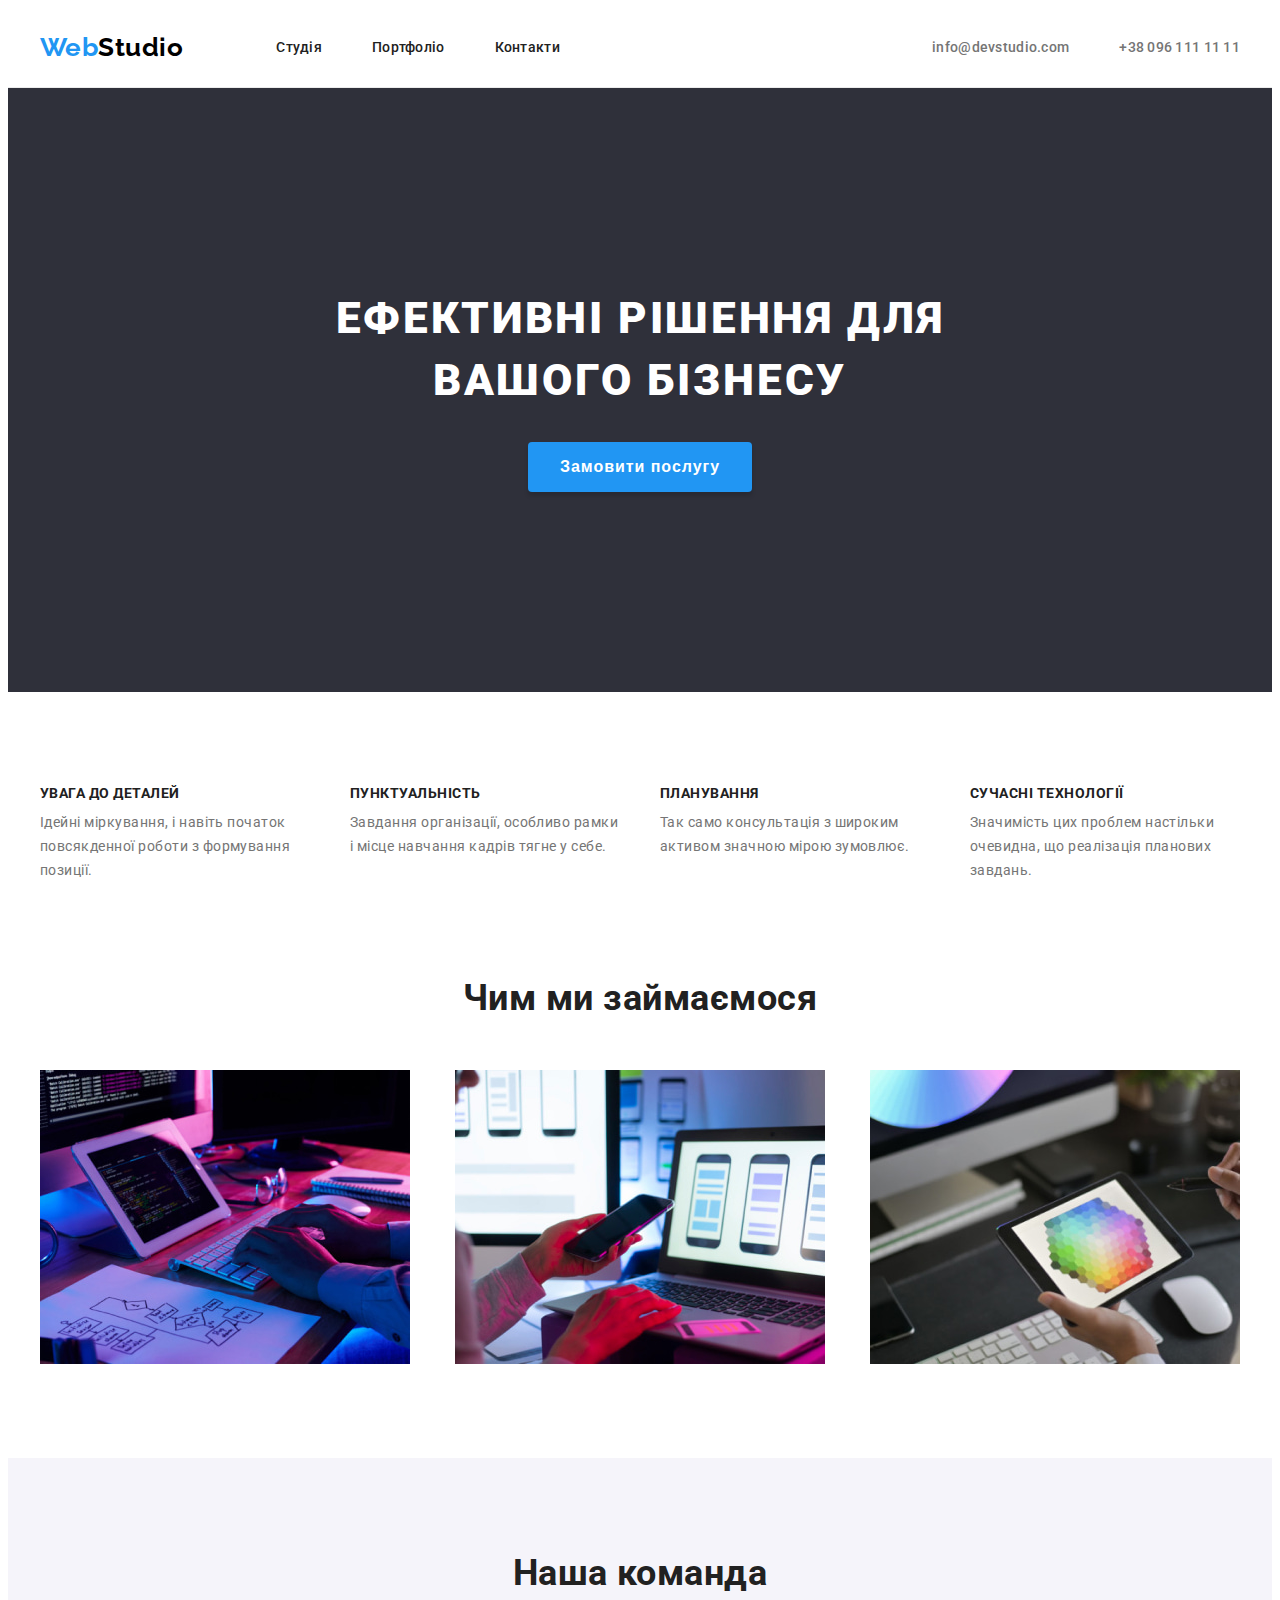
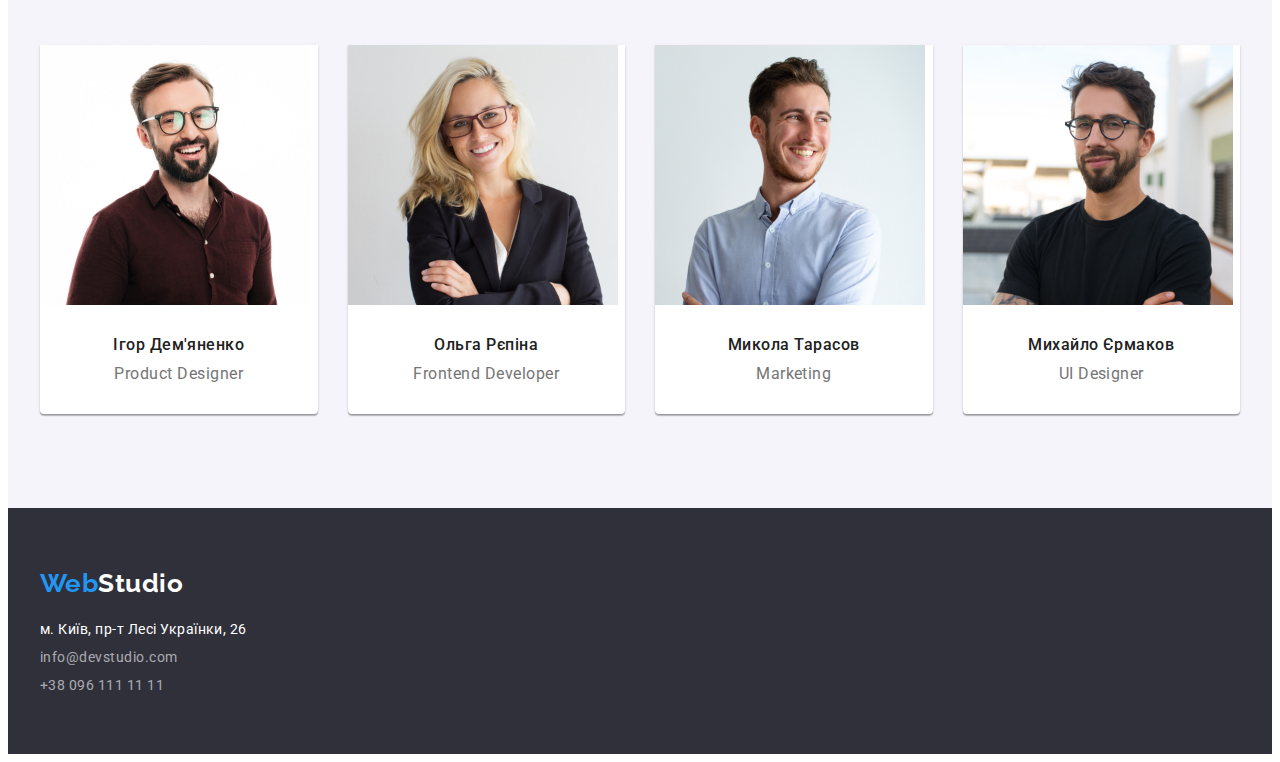
==== commit fe528e7e: "Hiding headers correctly" ====
--- a/index.html
+++ b/index.html
@@ -82,7 +82,7 @@
       <!-- "НАШІ ПЕРЕВАГИ" SECTION -->
       <section class="features section">
         <div class="container">
-          <h2 class="features-title">Наші переваги</h2>
+          <h2 class="features-title visually-hidden">Наші переваги</h2>
           <ul class="features-list list">
             <li class="features-item">
               <h3 class="features-item-title">УВАГА ДО ДЕТАЛЕЙ</h3>
--- a/css/styles.css
+++ b/css/styles.css
@@ -43,6 +43,19 @@
   margin-right: auto;
 }
 
+.visually-hidden {
+  position: absolute;
+  width: 1px;
+  height: 1px;
+  margin: -1px;
+  border: 0;
+  padding: 0;
+  white-space: nowrap;
+  clip-path: inset(100%);
+  clip: rect(0 0 0 0);
+  overflow: hidden;
+}
+
 body {
   font-family: "Roboto", sans-serif;
 
@@ -173,7 +186,7 @@
 }
 
 .address-item:not(:last-child) {
-  margin-right: 9px;
+  margin-bottom: 9px;
 }
 
 .address-link {
@@ -192,6 +205,9 @@
 /* --- HERO SECTION --- */
 
 .hero {
+  padding-top: 200px;
+  padding-bottom: 200px;
+
   background-color: var(--dark-bg-color);
 
   text-align: center;
@@ -239,15 +255,6 @@
   background-color: var(--bg-color);
 }
 
-/* heading */
-
-.features-title {
-  visibility: hidden;
-  margin-top: 0;
-  margin-bottom: 0;
-  height: 0;
-}
-
 /* content */
 
 .features-list {
@@ -282,6 +289,8 @@
 /* --- "ЧИМ МИ ЗАЙМАЄМОСЯ" SECTION --- */
 
 .about {
+  padding-top: 0;
+
   background-color: var(--bg-color);
 }
 
@@ -378,15 +387,6 @@
 
 .portfolio {
   background-color: var(--bg-color);
-}
-
-/* heading */
-
-.portfolio-title {
-  visibility: hidden;
-  margin-top: 0;
-  margin-bottom: 0;
-  height: 0;
 }
 
 /* filter navigation */
